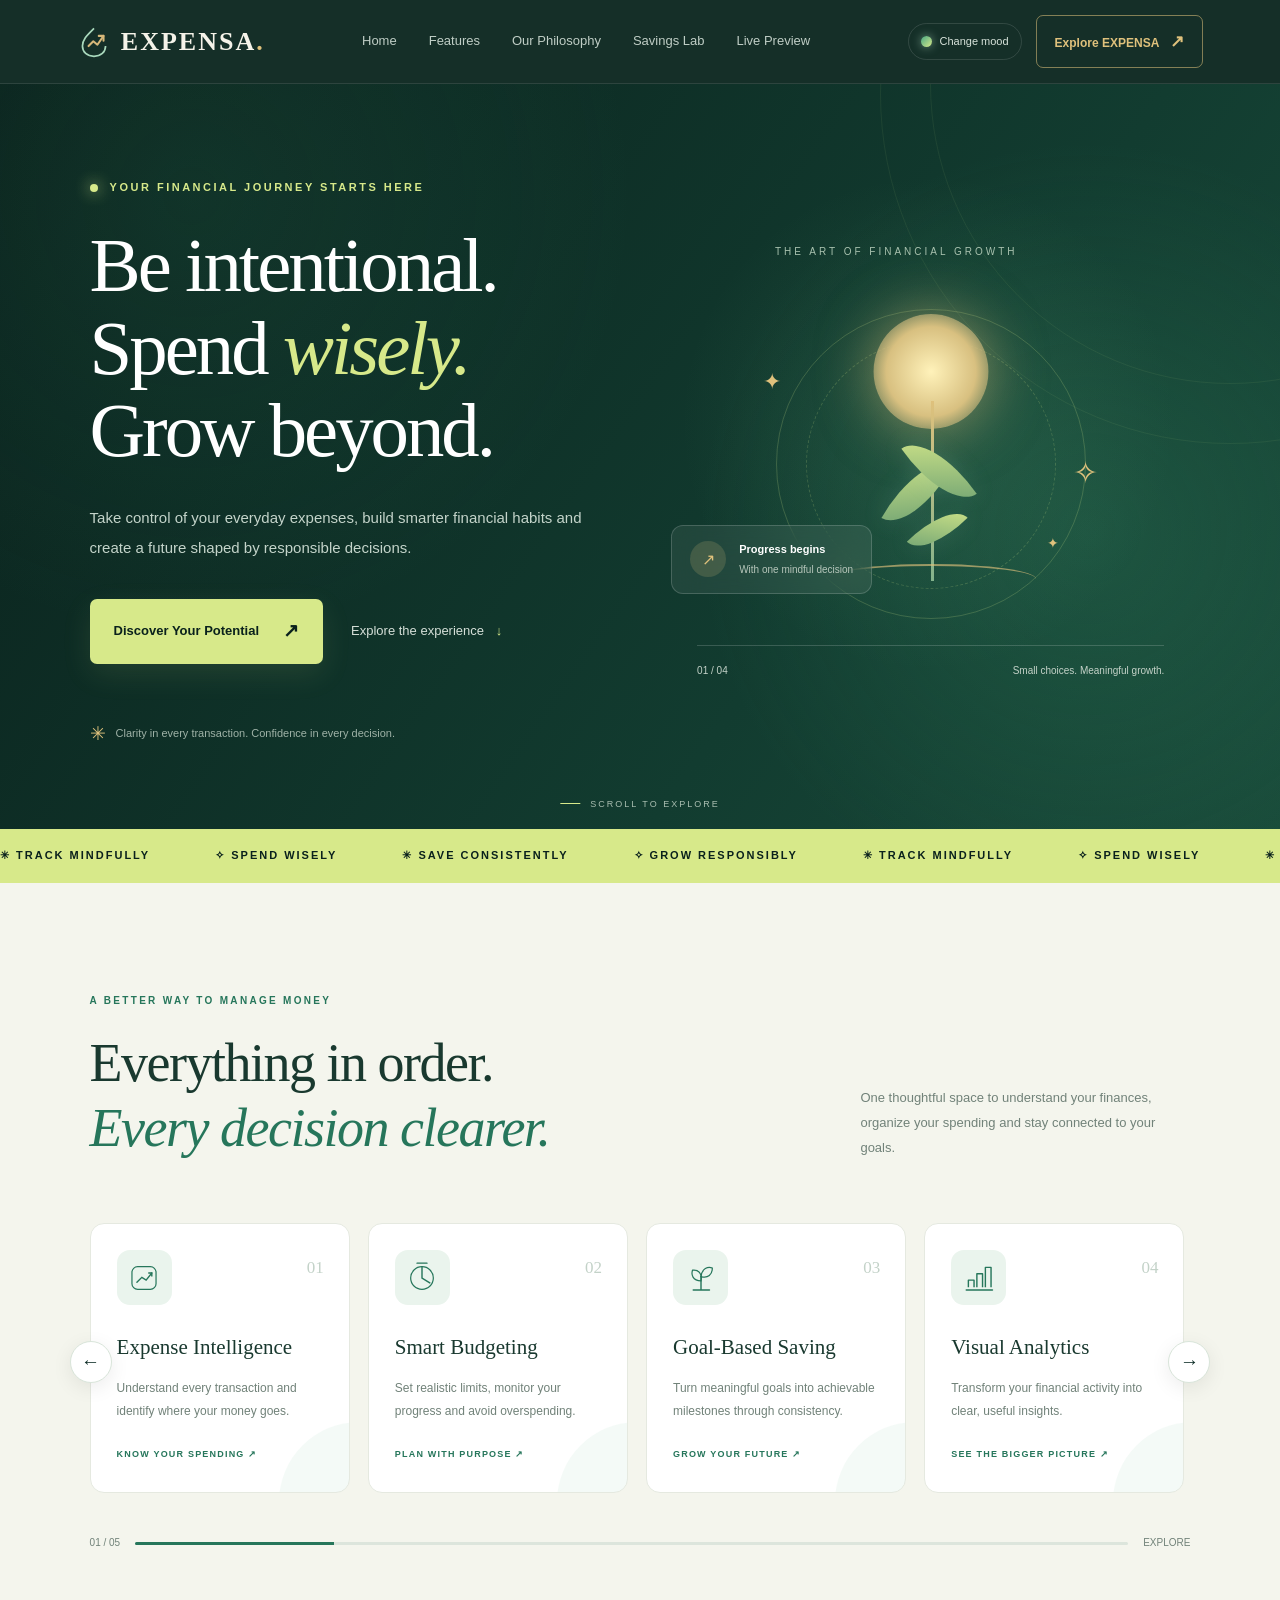
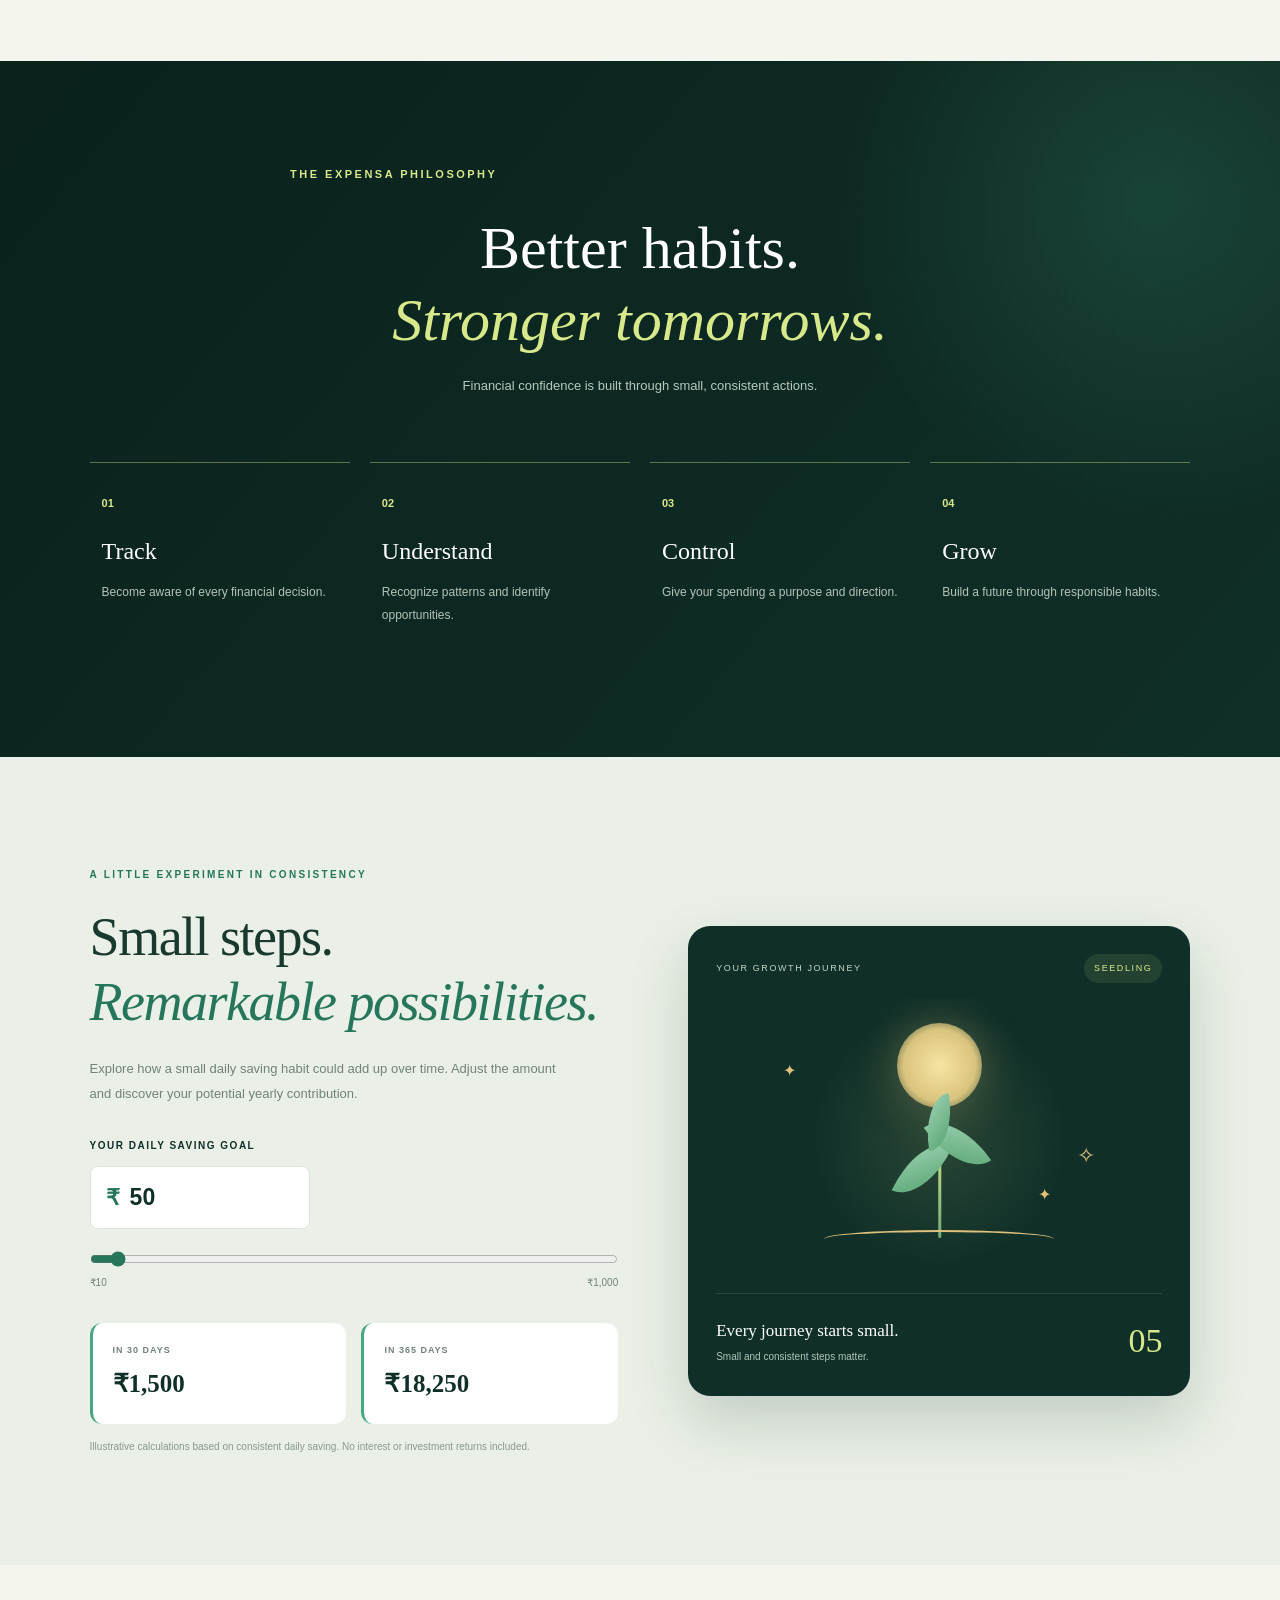
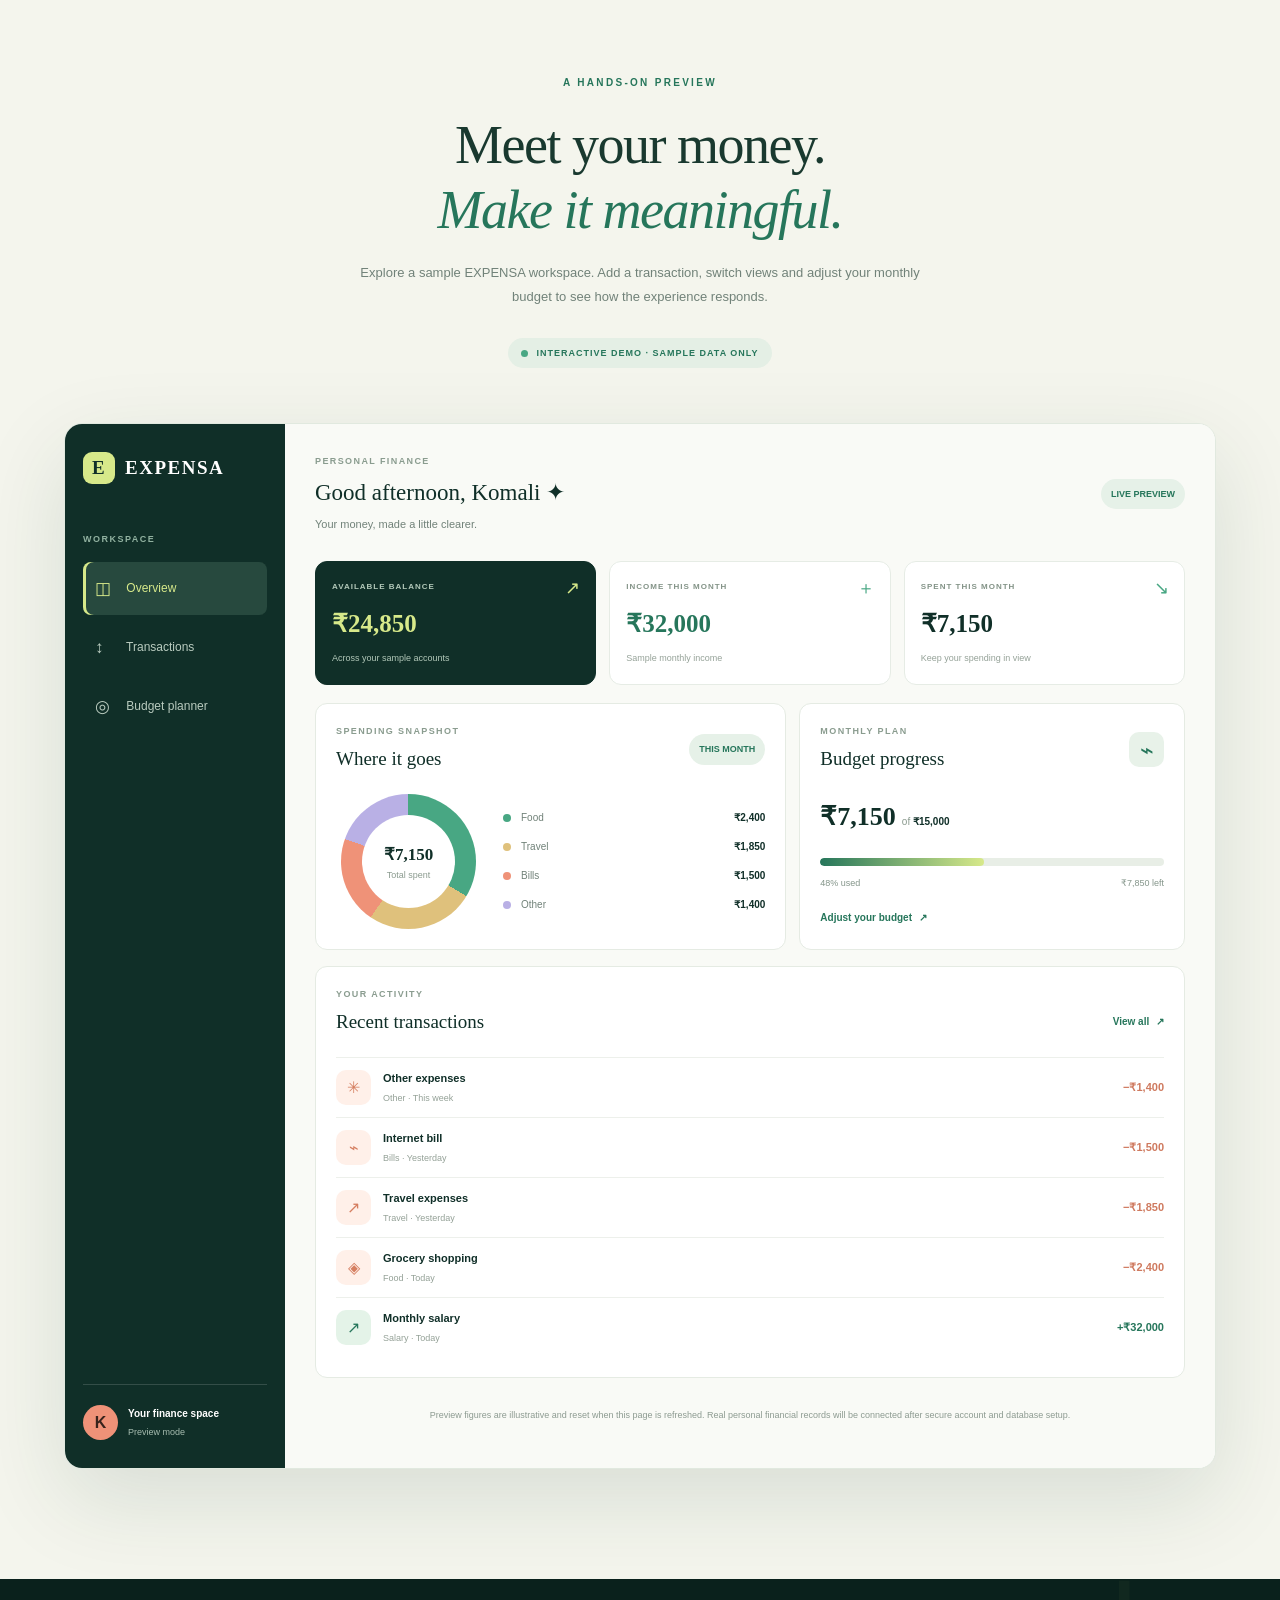
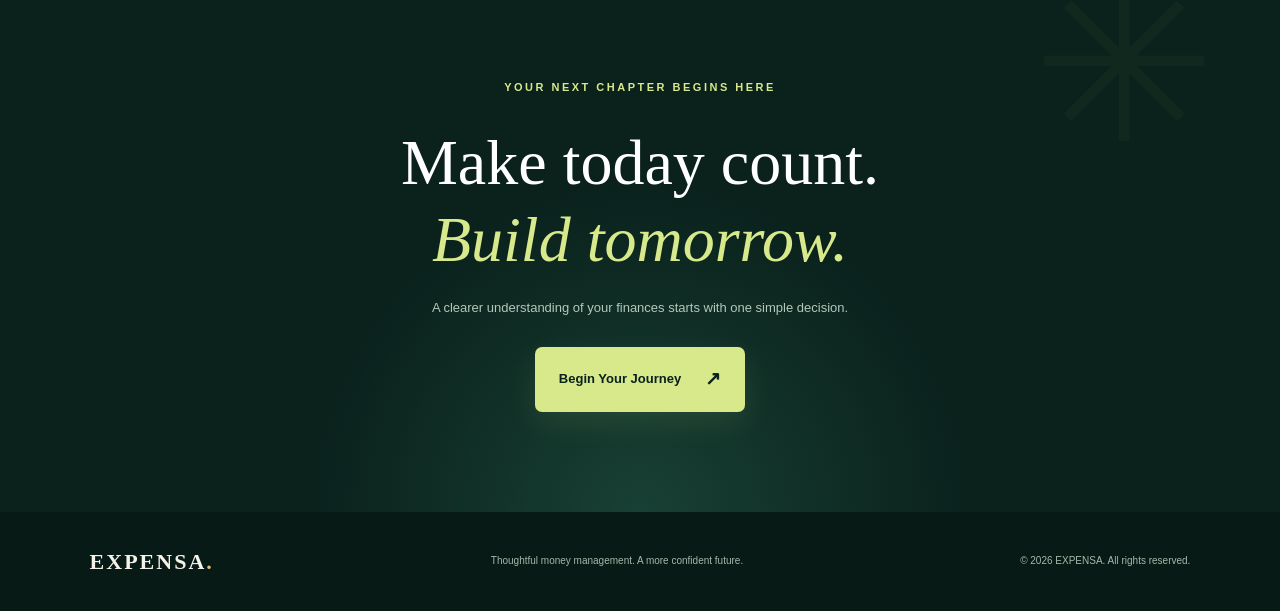
==== index.html @ a0aa1912 "Initial EXPENSA project" ====
<!DOCTYPE html>
<html lang="en">
<head>
    <meta charset="UTF-8">
    <meta name="viewport" content="width=device-width, initial-scale=1.0">
    <meta name="description" content="EXPENSA helps you track expenses, manage budgets and build responsible saving habits.">

    <title>EXPENSA | Make Every Decision Count</title>

    <link rel="stylesheet" href="css/style.css">
</head>

<body>

    <!-- NAVIGATION -->
    <header class="navbar">
        <a href="#home" class="brand">
            <svg class="brand-icon" viewBox="0 0 50 50" fill="none"
                 xmlns="http://www.w3.org/2000/svg">
                <path d="M25 5C15 15 8 21 8 31C8 40 15 46 25 46C35 46 42 40 42 31"
                      stroke="currentColor" stroke-width="2.5"/>
                <path d="M17 31L24 24L30 29L39 16"
                      stroke="#D6B779" stroke-width="3"
                      stroke-linecap="round" stroke-linejoin="round"/>
                <path d="M32 16H39V23"
                      stroke="#D6B779" stroke-width="3"
                      stroke-linecap="round" stroke-linejoin="round"/>
            </svg>
            <span>EXPENSA<span class="brand-dot">.</span></span>
        </a>

        <button class="menu-toggle" id="menuToggle"
                aria-label="Toggle navigation" aria-expanded="false">
            <span></span>
            <span></span>
            <span></span>
        </button>

        <nav class="nav-links" id="navLinks">
            <a href="#home">Home</a>
            <a href="#features">Features</a>
            <a href="#journey">Our Philosophy</a>
            <a href="#savings">Savings Lab</a>
            <a href="#preview">Live Preview</a>
        </nav>

        <div class="nav-actions">
            <button class="palette-toggle" id="paletteToggle"
                    type="button" aria-label="Switch color palette">
                <span class="palette-swatch"></span>
                <span>Change mood</span>
            </button>

            <a href="#preview" class="nav-cta">
                Explore EXPENSA <span>↗</span>
            </a>
        </div>
    </header>

    <main>

        <!-- HERO SECTION -->
        <section class="hero" id="home">

            <div class="hero-glow"></div>
            <div class="hero-orbit orbit-one"></div>
            <div class="hero-orbit orbit-two"></div>

            <div class="hero-content reveal">

                <div class="eyebrow">
                    <span class="status-dot"></span>
                    YOUR FINANCIAL JOURNEY STARTS HERE
                </div>

                <h1>
                    Be intentional.<br>
                    Spend <em>wisely.</em><br>
                    Grow beyond.
                </h1>

                <p class="hero-description">
                    Take control of your everyday expenses,
                    build smarter financial habits and create
                    a future shaped by responsible decisions.
                </p>

                <div class="hero-actions">
                    <a href="#savings" class="primary-btn">
                        Discover Your Potential <span>↗</span>
                    </a>

                    <a href="#features" class="text-link">
                        Explore the experience <span>↓</span>
                    </a>
                </div>

                <div class="hero-trust">
                    <span class="trust-symbol">✳</span>
                    Clarity in every transaction.
                    Confidence in every decision.
                </div>
            </div>

            <!-- FINANCIAL GROWTH ART -->
            <div class="hero-art reveal">

                <div class="art-label">
                    THE ART OF FINANCIAL GROWTH
                </div>

                <div class="growth-art">
                    <div class="art-circle circle-large"></div>
                    <div class="art-circle circle-small"></div>
                    <div class="art-sun"></div>
                    <div class="growth-stem"></div>

                    <div class="leaf leaf-one"></div>
                    <div class="leaf leaf-two"></div>
                    <div class="leaf leaf-three"></div>

                    <div class="growth-ground"></div>

                    <div class="art-star star-one">✦</div>
                    <div class="art-star star-two">✧</div>
                    <div class="art-star star-three">✦</div>
                </div>

                <div class="art-caption">
                    <span>01 / 04</span>
                    <span>Small choices. Meaningful growth.</span>
                </div>

                <div class="floating-note">
                    <span class="note-icon">↗</span>
                    <div>
                        <strong>Progress begins</strong>
                        <small>With one mindful decision</small>
                    </div>
                </div>
            </div>

            <a href="#features" class="scroll-indicator">
                <span></span>
                SCROLL TO EXPLORE
            </a>
        </section>

        <!-- MOVING BRAND STRIP -->
        <div class="marquee" aria-label="EXPENSA values">
            <div class="marquee-track">
                <div class="marquee-group">
                    <span>✳ TRACK MINDFULLY</span>
                    <span>✧ SPEND WISELY</span>
                    <span>✳ SAVE CONSISTENTLY</span>
                    <span>✧ GROW RESPONSIBLY</span>
                </div>

                <div class="marquee-group" aria-hidden="true">
                    <span>✳ TRACK MINDFULLY</span>
                    <span>✧ SPEND WISELY</span>
                    <span>✳ SAVE CONSISTENTLY</span>
                    <span>✧ GROW RESPONSIBLY</span>
                </div>
            </div>
        </div>

        <!-- FEATURES -->
        <section class="features-section" id="features">

            <div class="section-top reveal">
                <div>
                    <p class="eyebrow-dark">
                        A BETTER WAY TO MANAGE MONEY
                    </p>
                    <h2>
                        Everything in order.<br>
                        <em>Every decision clearer.</em>
                    </h2>
                </div>

                <p class="section-description">
                    One thoughtful space to understand your finances,
                    organize your spending and stay connected to your goals.
                </p>
            </div>

            <div class="feature-slider">

                <button class="slider-arrow prev-arrow"
                        id="prevFeature" aria-label="Previous features">
                    ←
                </button>

                <div class="feature-track" id="featureTrack">

                    <article class="feature-card">
                        <div class="feature-icon">
                            <svg viewBox="0 0 48 48" fill="none">
                                <rect x="7" y="8" width="34" height="32" rx="8"
                                      stroke="currentColor" stroke-width="1.7"/>
                                <path d="M14 30L21 23L27 27L35 17"
                                      stroke="currentColor" stroke-width="2"
                                      stroke-linecap="round"/>
                                <path d="M30 17H35V22"
                                      stroke="currentColor" stroke-width="2"/>
                            </svg>
                        </div>
                        <span class="feature-number">01</span>
                        <h3>Expense Intelligence</h3>
                        <p>Understand every transaction and identify where your money goes.</p>
                        <span class="feature-bottom">KNOW YOUR SPENDING ↗</span>
                    </article>

                    <article class="feature-card">
                        <div class="feature-icon">
                            <svg viewBox="0 0 48 48" fill="none">
                                <circle cx="24" cy="24" r="16"
                                        stroke="currentColor" stroke-width="1.7"/>
                                <path d="M24 8V24L35 31"
                                      stroke="currentColor" stroke-width="2"
                                      stroke-linecap="round"/>
                                <path d="M17 3H31"
                                      stroke="currentColor" stroke-width="2"
                                      stroke-linecap="round"/>
                            </svg>
                        </div>
                        <span class="feature-number">02</span>
                        <h3>Smart Budgeting</h3>
                        <p>Set realistic limits, monitor your progress and avoid overspending.</p>
                        <span class="feature-bottom">PLAN WITH PURPOSE ↗</span>
                    </article>

                    <article class="feature-card">
                        <div class="feature-icon">
                            <svg viewBox="0 0 48 48" fill="none">
                                <path d="M24 41V21"
                                      stroke="currentColor" stroke-width="2"/>
                                <path d="M24 28C12 28 10 19 12 13C20 12 26 17 24 28Z"
                                      stroke="currentColor" stroke-width="1.7"/>
                                <path d="M24 22C25 11 34 7 40 10C40 19 34 25 24 22Z"
                                      stroke="currentColor" stroke-width="1.7"/>
                                <path d="M13 41H36"
                                      stroke="currentColor" stroke-width="2"
                                      stroke-linecap="round"/>
                            </svg>
                        </div>
                        <span class="feature-number">03</span>
                        <h3>Goal-Based Saving</h3>
                        <p>Turn meaningful goals into achievable milestones through consistency.</p>
                        <span class="feature-bottom">GROW YOUR FUTURE ↗</span>
                    </article>

                    <article class="feature-card">
                        <div class="feature-icon">
                            <svg viewBox="0 0 48 48" fill="none">
                                <path d="M9 37V27H17V37M21 37V18H29V37M33 37V9H41V37"
                                      stroke="currentColor" stroke-width="2"
                                      stroke-linejoin="round"/>
                                <path d="M6 41H43"
                                      stroke="currentColor" stroke-width="2"
                                      stroke-linecap="round"/>
                            </svg>
                        </div>
                        <span class="feature-number">04</span>
                        <h3>Visual Analytics</h3>
                        <p>Transform your financial activity into clear, useful insights.</p>
                        <span class="feature-bottom">SEE THE BIGGER PICTURE ↗</span>
                    </article>

                    <article class="feature-card">
                        <div class="feature-icon">
                            <svg viewBox="0 0 48 48" fill="none">
                                <rect x="10" y="9" width="28" height="31" rx="5"
                                      stroke="currentColor" stroke-width="1.7"/>
                                <path d="M17 5V13M31 5V13M10 19H38"
                                      stroke="currentColor" stroke-width="1.7"
                                      stroke-linecap="round"/>
                                <path d="M17 27H22M27 27H32M17 33H22"
                                      stroke="currentColor" stroke-width="1.7"
                                      stroke-linecap="round"/>
                            </svg>
                        </div>
                        <span class="feature-number">05</span>
                        <h3>Payment Reminders</h3>
                        <p>Keep track of recurring bills and upcoming financial commitments.</p>
                        <span class="feature-bottom">STAY PREPARED ↗</span>
                    </article>

                </div>

                <button class="slider-arrow next-arrow"
                        id="nextFeature" aria-label="Next features">
                    →
                </button>
            </div>

            <div class="slider-progress">
                <span id="sliderStatus">01 / 05</span>
                <div class="slider-line">
                    <div id="sliderProgress"></div>
                </div>
                <span>EXPLORE</span>
            </div>
        </section>

        <!-- FINANCIAL PHILOSOPHY -->
        <section class="journey-section" id="journey">

            <div class="journey-heading reveal">
                <p class="eyebrow">THE EXPENSA PHILOSOPHY</p>
                <h2>
                    Better habits.<br>
                    <em>Stronger tomorrows.</em>
                </h2>
                <p>
                    Financial confidence is built through small,
                    consistent actions.
                </p>
            </div>

            <div class="journey-steps">
                <div class="journey-step reveal">
                    <span>01</span>
                    <h3>Track</h3>
                    <p>Become aware of every financial decision.</p>
                </div>

                <div class="journey-step reveal">
                    <span>02</span>
                    <h3>Understand</h3>
                    <p>Recognize patterns and identify opportunities.</p>
                </div>

                <div class="journey-step reveal">
                    <span>03</span>
                    <h3>Control</h3>
                    <p>Give your spending a purpose and direction.</p>
                </div>

                <div class="journey-step reveal">
                    <span>04</span>
                    <h3>Grow</h3>
                    <p>Build a future through responsible habits.</p>
                </div>
            </div>
        </section>

        <!-- INTERACTIVE SAVINGS LAB -->
        <section class="savings-section" id="savings">

            <div class="savings-content reveal">

                <p class="eyebrow-dark">
                    A LITTLE EXPERIMENT IN CONSISTENCY
                </p>

                <h2>
                    Small steps.<br>
                    <em>Remarkable possibilities.</em>
                </h2>

                <p>
                    Explore how a small daily saving habit could
                    add up over time. Adjust the amount and discover
                    your potential yearly contribution.
                </p>

                <label for="dailySaving">YOUR DAILY SAVING GOAL</label>

                <div class="saving-input-row">
                    <span>₹</span>
                    <input type="number" id="dailySaving"
                           min="0" max="100000" step="10"
                           value="50" inputmode="decimal">
                </div>

                <input type="range" id="savingSlider"
                       min="10" max="1000" step="10" value="50">

                <div class="slider-labels">
                    <span>₹10</span>
                    <span>₹1,000</span>
                </div>

                <div class="saving-results">
                    <div>
                        <span>IN 30 DAYS</span>
                        <strong id="monthlySaving">₹1,500</strong>
                    </div>

                    <div>
                        <span>IN 365 DAYS</span>
                        <strong id="yearlySaving">₹18,250</strong>
                    </div>
                </div>

                <small class="disclaimer">
                    Illustrative calculations based on consistent daily saving.
                    No interest or investment returns included.
                </small>
            </div>

            <!-- GROWING PLANT -->
            <div class="plant-panel reveal">

                <div class="plant-top">
                    <span>YOUR GROWTH JOURNEY</span>
                    <span class="plant-status" id="plantStatus">
                        SEEDLING
                    </span>
                </div>

                <div class="plant-scene" id="plantScene">

                    <div class="plant-glow"></div>
                    <div class="plant-sun"></div>

                    <div class="plant-illustration" id="plantIllustration">
                        <div class="plant-stem"></div>
                        <div class="plant-leaf plant-leaf-left"></div>
                        <div class="plant-leaf plant-leaf-right"></div>
                        <div class="plant-leaf plant-leaf-top"></div>
                    </div>

                    <div class="plant-soil"></div>

                    <span class="plant-spark spark-a">✦</span>
                    <span class="plant-spark spark-b">✧</span>
                    <span class="plant-spark spark-c">✦</span>
                </div>

                <div class="plant-bottom">
                    <div>
                        <strong id="plantTitle">
                            Every journey starts small.
                        </strong>
                        <p id="plantMessage">
                            Consistency is your greatest strength.
                        </p>
                    </div>
                    <span class="plant-percent" id="plantPercent">01</span>
                </div>
            </div>
        </section>

        <!-- INTERACTIVE FINANCE STUDIO -->
        <section class="finance-studio" id="preview">

            <div class="studio-heading reveal">
                <p class="eyebrow-dark">A HANDS-ON PREVIEW</p>

                <h2>
                    Meet your money.<br>
                    <em>Make it meaningful.</em>
                </h2>

                <p>
                    Explore a sample EXPENSA workspace. Add a transaction,
                    switch views and adjust your monthly budget to see
                    how the experience responds.
                </p>

                <span class="demo-note">
                    <span></span>
                    INTERACTIVE DEMO · SAMPLE DATA ONLY
                </span>
            </div>

            <div class="studio-shell reveal">

                <!-- SIDEBAR -->
                <aside class="studio-sidebar">

                    <a class="studio-brand" href="#home">
                        <span class="studio-mark">E</span>
                        EXPENSA
                    </a>

                    <p class="studio-side-label">WORKSPACE</p>

                    <button class="studio-nav active" data-view="overview">
                        <span>◫</span> Overview
                    </button>

                    <button class="studio-nav" data-view="transactions">
                        <span>↕</span> Transactions
                    </button>

                    <button class="studio-nav" data-view="budget">
                        <span>◎</span> Budget planner
                    </button>

                    <div class="studio-side-bottom">
                        <span class="side-avatar">K</span>
                        <div>
                            <strong>Your finance space</strong>
                            <small>Preview mode</small>
                        </div>
                    </div>
                </aside>

                <!-- MAIN DASHBOARD -->
                <div class="studio-main">

                    <div class="studio-topbar">
                        <div>
                            <span class="studio-kicker">PERSONAL FINANCE</span>
                            <h3 id="studioTitle">
                                Good afternoon, Komali <span>✦</span>
                            </h3>
                            <p>Your money, made a little clearer.</p>
                        </div>

                        <span class="preview-pill">LIVE PREVIEW</span>
                    </div>

                    <!-- OVERVIEW -->
                    <div class="studio-view active" id="view-overview">

                        <div class="studio-metrics">

                            <article class="metric-card metric-dark">
                                <span>AVAILABLE BALANCE</span>
                                <strong id="demoBalance">₹24,850</strong>
                                <small>Across your sample accounts</small>
                                <i>↗</i>
                            </article>

                            <article class="metric-card">
                                <span>INCOME THIS MONTH</span>
                                <strong class="positive" id="demoIncome">
                                    ₹32,000
                                </strong>
                                <small>Sample monthly income</small>
                                <i>＋</i>
                            </article>

                            <article class="metric-card">
                                <span>SPENT THIS MONTH</span>
                                <strong id="demoExpense">₹7,150</strong>
                                <small>Keep your spending in view</small>
                                <i>↘</i>
                            </article>

                        </div>

                        <div class="studio-grid">

                            <article class="studio-panel spending-panel">

                                <div class="panel-heading">
                                    <div>
                                        <span class="panel-eyebrow">
                                            SPENDING SNAPSHOT
                                        </span>
                                        <h4>Where it goes</h4>
                                    </div>
                                    <span class="panel-period">THIS MONTH</span>
                                </div>

                                <div class="spend-content">

                                    <div class="donut-wrap">
                                        <div class="demo-donut" id="demoDonut">
                                            <div>
                                                <strong id="donutTotal">₹7,150</strong>
                                                <small>Total spent</small>
                                            </div>
                                        </div>
                                    </div>

                                    <div class="category-legend" id="categoryLegend">
                                        <div>
                                            <span class="legend-dot food"></span>
                                            <span>Food</span>
                                            <strong>₹2,400</strong>
                                        </div>
                                        <div>
                                            <span class="legend-dot travel"></span>
                                            <span>Travel</span>
                                            <strong>₹1,850</strong>
                                        </div>
                                        <div>
                                            <span class="legend-dot bills"></span>
                                            <span>Bills</span>
                                            <strong>₹1,500</strong>
                                        </div>
                                        <div>
                                            <span class="legend-dot other"></span>
                                            <span>Others</span>
                                            <strong>₹1,400</strong>
                                        </div>
                                    </div>
                                </div>
                            </article>

                            <article class="studio-panel budget-panel">

                                <div class="panel-heading">
                                    <div>
                                        <span class="panel-eyebrow">
                                            MONTHLY PLAN
                                        </span>
                                        <h4>Budget progress</h4>
                                    </div>
                                    <span class="budget-icon">⌁</span>
                                </div>

                                <div class="budget-amount-row">
                                    <strong id="budgetSpent">₹7,150</strong>
                                    <span>
                                        of <b id="budgetLimitLabel">₹15,000</b>
                                    </span>
                                </div>

                                <div class="budget-track">
                                    <span id="budgetFill"></span>
                                </div>

                                <div class="budget-foot">
                                    <span id="budgetPercent">48% used</span>
                                    <span id="budgetRemaining">₹7,850 left</span>
                                </div>

                                <button class="text-action" data-jump="budget">
                                    Adjust your budget <span>↗</span>
                                </button>
                            </article>
                        </div>

                        <article class="studio-panel recent-panel">

                            <div class="panel-heading">
                                <div>
                                    <span class="panel-eyebrow">
                                        YOUR ACTIVITY
                                    </span>
                                    <h4>Recent transactions</h4>
                                </div>

                                <button class="text-action" data-jump="transactions">
                                    View all <span>↗</span>
                                </button>
                            </div>

                            <div class="demo-transaction-list" id="demoRecent"></div>
                        </article>
                    </div>

                    <!-- TRANSACTIONS -->
                    <div class="studio-view" id="view-transactions">

                        <div class="view-intro">
                            <div>
                                <span class="panel-eyebrow">
                                    KEEP EVERY DETAIL IN ORDER
                                </span>
                                <h4>Transaction journal</h4>
                                <p>
                                    Add a sample income or expense and watch
                                    your overview update.
                                </p>
                            </div>
                        </div>

                        <form class="demo-form" id="demoTransactionForm">

                            <label>
                                Transaction type
                                <select id="demoType">
                                    <option value="expense">Expense</option>
                                    <option value="income">Income</option>
                                </select>
                            </label>

                            <label>
                                Description
                                <input id="demoDescription" type="text"
                                       maxlength="35"
                                       placeholder="e.g. College lunch" required>
                            </label>

                            <label>
                                Category
                                <select id="demoCategory">
                                    <option>Food</option>
                                    <option>Travel</option>
                                    <option>Bills</option>
                                    <option>Shopping</option>
                                    <option>Education</option>
                                    <option>Salary</option>
                                    <option>Other</option>
                                </select>
                            </label>

                            <label>
                                Amount (₹)
                                <input id="demoAmount" type="number"
                                       min="1" max="1000000" step="1"
                                       placeholder="250" required>
                            </label>

                            <button class="studio-submit" type="submit">
                                ＋ Add transaction
                            </button>
                        </form>

                        <div class="demo-form-feedback" id="demoFeedback"
                             role="status" aria-live="polite">
                            This is a local preview. Your entries are not
                            sent to a bank or database.
                        </div>

                        <article class="studio-panel journal-panel">

                            <div class="panel-heading">
                                <div>
                                    <span class="panel-eyebrow">
                                        SAMPLE ACTIVITY
                                    </span>
                                    <h4>All transactions</h4>
                                </div>

                                <span class="panel-period" id="transactionCount">
                                    5 ENTRIES
                                </span>
                            </div>

                            <div class="demo-transaction-list"
                                 id="demoAllTransactions"></div>
                        </article>
                    </div>

                    <!-- BUDGET PLANNER -->
                    <div class="studio-view" id="view-budget">

                        <div class="view-intro">
                            <div>
                                <span class="panel-eyebrow">
                                    PLAN WITH PURPOSE
                                </span>
                                <h4>Your monthly budget</h4>
                                <p>
                                    Move the slider to set a spending limit
                                    for this sample month.
                                </p>
                            </div>
                        </div>

                        <article class="studio-panel budget-lab">

                            <div class="budget-lab-top">
                                <div>
                                    <span class="panel-eyebrow">
                                        MONTHLY SPENDING LIMIT
                                    </span>
                                    <strong id="budgetLabValue">₹15,000</strong>
                                </div>

                                <span class="budget-icon large">◎</span>
                            </div>

                            <input type="range" id="budgetRange"
                                   min="5000" max="50000"
                                   step="500" value="15000">

                            <div class="range-captions">
                                <span>₹5,000</span>
                                <span>₹50,000</span>
                            </div>

                            <div class="budget-lab-summary">
                                <div>
                                    <small>Spent so far</small>
                                    <strong id="budgetLabSpent">₹7,150</strong>
                                </div>

                                <div>
                                    <small>Remaining</small>
                                    <strong id="budgetLabRemaining">₹7,850</strong>
                                </div>

                                <div>
                                    <small>Budget used</small>
                                    <strong id="budgetLabPercent">48%</strong>
                                </div>
                            </div>

                            <div class="budget-track wide">
                                <span id="budgetLabFill"></span>
                            </div>

                            <p class="budget-guidance" id="budgetGuidance">
                                You are within your sample budget.
                                Keep your spending intentional.
                            </p>
                        </article>
                    </div>

                    <div class="studio-disclaimer">
                        Preview figures are illustrative and reset when
                        this page is refreshed. Real personal financial
                        records will be connected after secure account
                        and database setup.
                    </div>

                </div>
            </div>
        </section>

        <!-- FINAL CALL TO ACTION -->
        <section class="final-cta">

            <div class="cta-decoration">✳</div>

            <p class="eyebrow">YOUR NEXT CHAPTER BEGINS HERE</p>

            <h2>
                Make today count.<br>
                <em>Build tomorrow.</em>
            </h2>

            <p>
                A clearer understanding of your finances
                starts with one simple decision.
            </p>

            <a href="#home" class="primary-btn">
                Begin Your Journey <span>↗</span>
            </a>
        </section>

    </main>

    <!-- FOOTER -->
    <footer class="footer">

        <a href="#home" class="brand footer-brand">
            <span>EXPENSA<span class="brand-dot">.</span></span>
        </a>

        <p>Thoughtful money management. A more confident future.</p>

        <span>© 2026 EXPENSA. All rights reserved.</span>
    </footer>

    <div class="expensa-toast" id="expensaToast"
         role="status" aria-live="polite"></div>

    <script src="js/app.js"></script>

</body>
</html>
---- css/style.css ----
/* =========================================================
   EXPENSA — FOREST & JADE FINTECH DESIGN
   Main stylesheet
========================================================= */

/* 1. COLOR SYSTEM */

:root {
    --forest: #102f28;
    --forest-dark: #0a211c;
    --forest-light: #19483b;

    --emerald: #26765b;
    --jade: #48a783;
    --mint: #a9d9bd;
    --lime: #d7e98a;

    --gold: #dfc17c;
    --coral: #ef9278;
    --lavender: #b9b0e5;

    --ivory: #f4f5ed;
    --white: #ffffff;
    --muted: #a5b7ad;

    --text-dark: #19392f;
    --text-muted: #718279;

    --border: rgba(255, 255, 255, 0.12);
    --shadow: 0 20px 60px rgba(9, 34, 26, 0.12);

    --radius: 22px;
    --transition: 0.35s ease;
}

* {
    margin: 0;
    padding: 0;
    box-sizing: border-box;
}

html {
    scroll-behavior: smooth;
    scroll-padding-top: 90px;
}

body {
    font-family: "Segoe UI", Arial, sans-serif;
    background: var(--ivory);
    color: var(--text-dark);
    overflow-x: hidden;
    line-height: 1.6;
}

button,
input,
select {
    font: inherit;
}

button,
a {
    -webkit-tap-highlight-color: transparent;
}

a {
    text-decoration: none;
    color: inherit;
}

button {
    cursor: pointer;
}

::selection {
    background: var(--mint);
    color: var(--forest);
}


/* 2. ALTERNATIVE COLOR MOOD */

body.alternate-theme {
    --forest: #192442;
    --forest-dark: #10182e;
    --forest-light: #26385e;

    --emerald: #637bd6;
    --jade: #8399ed;
    --mint: #c2d1ff;
    --lime: #e8d78b;

    --gold: #e7c477;
    --coral: #ef9a94;
    --lavender: #c0b0ef;
}


/* 3. NAVIGATION */

.navbar {
    width: 100%;
    height: 84px;
    padding: 0 6%;
    display: flex;
    justify-content: space-between;
    align-items: center;

    background: rgba(12, 39, 32, 0.96);
    color: var(--white);

    position: sticky;
    top: 0;
    z-index: 1000;

    border-bottom: 1px solid rgba(255,255,255,0.1);
    backdrop-filter: blur(18px);
}

.brand {
    display: flex;
    align-items: center;
    gap: 10px;

    font-family: Georgia, serif;
    font-size: 26px;
    font-weight: 700;
    letter-spacing: 2px;
    color: #f5f3e9;
}

.brand-icon {
    width: 34px;
    height: 34px;
    color: var(--mint);
}

.brand-dot {
    color: var(--gold);
}

.nav-links {
    display: flex;
    align-items: center;
    gap: 32px;
}

.nav-links a {
    position: relative;
    color: #c0cec6;
    font-size: 13px;
    transition: var(--transition);
}

.nav-links a::after {
    content: "";
    position: absolute;
    width: 0;
    height: 2px;
    left: 0;
    bottom: -9px;
    background: var(--lime);
    transition: var(--transition);
}

.nav-links a:hover,
.nav-links a:focus-visible {
    color: var(--lime);
}

.nav-links a:hover::after {
    width: 100%;
}

.nav-actions {
    display: flex;
    align-items: center;
    gap: 14px;
}

.nav-cta {
    padding: 12px 18px;
    border: 1px solid rgba(223,193,124,0.55);
    color: var(--gold);
    border-radius: 7px;
    font-size: 12px;
    font-weight: 600;
    transition: var(--transition);
}

.nav-cta span {
    margin-left: 8px;
    font-size: 17px;
}

.nav-cta:hover {
    background: var(--gold);
    color: var(--forest-dark);
    transform: translateY(-3px);
    box-shadow: 0 8px 24px rgba(223,193,124,0.2);
}

.palette-toggle {
    display: flex;
    align-items: center;
    gap: 8px;
    background: transparent;
    border: 1px solid var(--border);
    border-radius: 30px;
    padding: 9px 12px;
    color: #d9e4dc;
    font-size: 11px;
    transition: var(--transition);
}

.palette-toggle:hover {
    border-color: var(--lime);
    color: var(--lime);
}

.palette-swatch {
    width: 11px;
    height: 11px;
    border-radius: 50%;
    background: linear-gradient(135deg, var(--jade), var(--lime));
    box-shadow: 0 0 10px rgba(169,217,189,0.6);
}

.menu-toggle {
    display: none;
    border: 0;
    background: transparent;
    width: 34px;
}

.menu-toggle span {
    display: block;
    height: 2px;
    background: white;
    margin: 7px 0;
    border-radius: 3px;
}


/* 4. HERO SECTION */

.hero {
    min-height: 650px;
    padding: 95px 7% 80px;

    display: grid;
    grid-template-columns: 1fr 0.95fr;
    align-items: center;
    gap: 35px;

    position: relative;
    overflow: hidden;

    background:
        radial-gradient(circle at 85% 60%, rgba(49,127,93,0.3), transparent 33%),
        radial-gradient(circle at 15% 15%, rgba(49,127,93,0.15), transparent 35%),
        linear-gradient(125deg, #0a211c, #123c30 65%, #194b3a);

    color: white;
}

.hero-content {
    position: relative;
    z-index: 2;
}

.hero-glow {
    position: absolute;
    width: 500px;
    height: 500px;
    right: 8%;
    top: 12%;
    background: radial-gradient(circle, rgba(105,180,129,0.15), transparent 70%);
    pointer-events: none;
}

.eyebrow {
    display: flex;
    align-items: center;
    gap: 12px;
    color: var(--lime);
    font-size: 11px;
    letter-spacing: 2.5px;
    font-weight: 700;
    margin-bottom: 28px;
}

.status-dot {
    width: 8px;
    height: 8px;
    background: var(--lime);
    border-radius: 50%;
    box-shadow: 0 0 15px var(--lime);
    animation: pulse 2s infinite;
}

.hero h1 {
    font-family: Georgia, "Times New Roman", serif;
    font-size: clamp(48px, 6vw, 80px);
    line-height: 1.08;
    letter-spacing: -3px;
    font-weight: 400;
    margin-bottom: 30px;
}

.hero h1 em,
h2 em {
    color: var(--lime);
    font-weight: 400;
}

.hero-description {
    max-width: 500px;
    color: #c4d4ca;
    font-size: 15px;
    line-height: 2;
    margin-bottom: 36px;
}

.hero-actions {
    display: flex;
    align-items: center;
    flex-wrap: wrap;
    gap: 28px;
}

.primary-btn {
    display: inline-flex;
    align-items: center;
    justify-content: center;
    gap: 24px;

    padding: 17px 24px;
    background: var(--lime);
    color: var(--forest-dark);

    border-radius: 7px;
    font-size: 13px;
    font-weight: 700;

    transition: var(--transition);
    box-shadow: 0 10px 30px rgba(215,233,138,0.1);
}

.primary-btn span {
    font-size: 19px;
    transition: transform var(--transition);
}

.primary-btn:hover {
    background: var(--gold);
    transform: translateY(-5px);
    box-shadow: 0 14px 30px rgba(215,233,138,0.2);
}

.primary-btn:hover span {
    transform: translate(4px, -4px);
}

.text-link {
    font-size: 13px;
    color: #d5dfd8;
    transition: var(--transition);
}

.text-link span {
    margin-left: 8px;
    color: var(--lime);
}

.text-link:hover {
    color: var(--lime);
    transform: translateX(4px);
}

.hero-trust {
    margin-top: 55px;
    color: #9fb2a7;
    font-size: 11px;
    display: flex;
    align-items: center;
    gap: 10px;
}

.trust-symbol {
    color: var(--gold);
    font-size: 19px;
}

.hero-art {
    position: relative;
    min-height: 440px;
    display: flex;
    justify-content: center;
    align-items: center;
}

.art-label {
    position: absolute;
    top: 0;
    left: 20%;
    color: #a8c1ae;
    font-size: 10px;
    letter-spacing: 3px;
}

.growth-art {
    position: relative;
    width: min(390px, 100%);
    height: 390px;
    display: flex;
    align-items: center;
    justify-content: center;
}

.art-circle {
    position: absolute;
    border: 1px solid rgba(215,233,138,0.2);
    border-radius: 50%;
}

.circle-large {
    width: 310px;
    height: 310px;
    animation: slowRotate 24s linear infinite;
}

.circle-small {
    width: 250px;
    height: 250px;
    border-style: dashed;
    animation: slowRotate 32s linear infinite reverse;
}

.art-sun {
    position: absolute;
    width: 115px;
    height: 115px;
    top: 45px;
    left: 50%;
    transform: translateX(-50%);
    border-radius: 50%;
    background: radial-gradient(circle, #fff2ba, #d8c080 55%, rgba(216,192,128,0.05));
    box-shadow: 0 0 55px rgba(223,193,124,0.55);
    animation: sunPulse 4s ease-in-out infinite;
}

.growth-stem {
    position: absolute;
    height: 180px;
    width: 3px;
    background: linear-gradient(to bottom, var(--gold), #83b38c);
    bottom: 78px;
    left: 50%;
    transform-origin: bottom;
    animation: growStem 2s ease-out both;
}

.leaf {
    position: absolute;
    width: 36px;
    height: 80px;
    background: linear-gradient(145deg, #d7e98a, #679d71);
    border-radius: 100% 0 100% 0;
    transform-origin: bottom;
    box-shadow: 0 0 25px rgba(169,217,189,0.15);
}

.leaf-one {
    left: calc(50% - 52px);
    top: 178px;
    transform: rotate(30deg);
}

.leaf-two {
    left: calc(50% + 13px);
    top: 155px;
    transform: rotate(-35deg) scaleX(-1);
}

.leaf-three {
    left: calc(50% - 28px);
    top: 222px;
    transform: rotate(45deg);
    width: 26px;
    height: 60px;
}

.growth-ground {
    position: absolute;
    width: 210px;
    height: 30px;
    bottom: 65px;
    border-top: 2px solid rgba(223,193,124,0.65);
    border-radius: 50%;
}

.art-star {
    position: absolute;
    color: var(--gold);
    font-size: 22px;
    animation: twinkle 3s ease-in-out infinite;
}

.star-one {
    top: 95px;
    left: 7%;
}

.star-two {
    right: 7%;
    top: 180px;
    font-size: 30px;
}

.star-three {
    bottom: 105px;
    right: 17%;
    font-size: 14px;
}

.hero-orbit {
    position: absolute;
    border: 1px solid rgba(215,233,138,0.07);
    border-radius: 50%;
    pointer-events: none;
}

.orbit-one {
    width: 600px;
    height: 600px;
    right: -250px;
    top: -300px;
}

.orbit-two {
    width: 700px;
    height: 700px;
    right: -300px;
    top: -340px;
}

.floating-note {
    position: absolute;
    bottom: 90px;
    left: 0;
    display: flex;
    align-items: center;
    gap: 13px;
    background: rgba(255,255,255,0.07);
    border: 1px solid rgba(255,255,255,0.17);
    border-radius: 12px;
    padding: 15px 18px;
    backdrop-filter: blur(15px);
    animation: float 4s ease-in-out infinite;
}

.note-icon {
    background: rgba(223,193,124,0.17);
    width: 36px;
    height: 36px;
    display: grid;
    place-items: center;
    border-radius: 50%;
    color: var(--gold);
}

.floating-note strong,
.floating-note small {
    display: block;
}

.floating-note strong {
    font-size: 11px;
}

.floating-note small {
    color: #b8c7bc;
    font-size: 10px;
    margin-top: 4px;
}

.art-caption {
    position: absolute;
    bottom: 5px;
    width: 90%;
    border-top: 1px solid rgba(255,255,255,0.17);
    padding-top: 17px;
    display: flex;
    justify-content: space-between;
    color: #c4d2c8;
    font-size: 10px;
}

.scroll-indicator {
    position: absolute;
    bottom: 18px;
    left: 50%;
    transform: translateX(-50%);
    color: #a9bdb0;
    font-size: 9px;
    letter-spacing: 2px;
    display: flex;
    align-items: center;
    gap: 10px;
}

.scroll-indicator span {
    width: 20px;
    height: 1px;
    background: var(--lime);
}


/* 5. MARQUEE */

.marquee {
    background: var(--lime);
    overflow: hidden;
    padding: 18px 0;
    color: var(--forest-dark);
}

.marquee-track {
    display: flex;
    width: max-content;
    animation: marqueeMove 28s linear infinite;
}

.marquee-group {
    display: flex;
    align-items: center;
    gap: 65px;
    padding-right: 65px;
}

.marquee-group span {
    font-size: 11px;
    letter-spacing: 2px;
    font-weight: 800;
    white-space: nowrap;
}

.marquee:hover .marquee-track {
    animation-play-state: paused;
}


/* 6. FEATURES SECTION */

.features-section {
    padding: 110px 7%;
    background: var(--ivory);
    overflow: hidden;
}

.section-top {
    display: flex;
    align-items: end;
    justify-content: space-between;
    gap: 40px;
    margin-bottom: 55px;
}

.eyebrow-dark {
    color: var(--emerald);
    font-size: 10px;
    letter-spacing: 2.3px;
    font-weight: 800;
    margin-bottom: 22px;
}

.section-top h2,
.savings-content h2,
.studio-heading h2 {
    font-family: Georgia, serif;
    font-size: clamp(35px, 4.5vw, 54px);
    line-height: 1.2;
    font-weight: 400;
    letter-spacing: -1.5px;
}

.section-top h2 em,
.savings-content h2 em,
.studio-heading h2 em {
    color: var(--emerald);
}

.section-description {
    max-width: 330px;
    color: var(--text-muted);
    font-size: 13px;
    line-height: 1.9;
}

.feature-slider {
    position: relative;
}

.feature-track {
    display: flex;
    gap: 18px;
    overflow-x: auto;
    scroll-behavior: smooth;
    scrollbar-width: none;
    padding: 8px 2px 22px;
    scroll-snap-type: x mandatory;
}

.feature-track::-webkit-scrollbar {
    display: none;
}

.feature-card {
    position: relative;
    flex: 0 0 calc(25% - 14px);
    min-width: 220px;
    min-height: 270px;

    background: #fff;
    border: 1px solid #e5e9e0;
    border-radius: 14px;
    padding: 26px;

    scroll-snap-align: start;
    overflow: hidden;

    transition: transform var(--transition),
                box-shadow var(--transition),
                border-color var(--transition);
}

.feature-card::after {
    content: "";
    position: absolute;
    width: 160px;
    height: 160px;
    border-radius: 50%;
    right: -90px;
    bottom: -90px;
    background: rgba(169,217,189,0.13);
    transition: var(--transition);
}

.feature-card:hover {
    transform: translateY(-10px);
    box-shadow: var(--shadow);
    border-color: var(--mint);
}

.feature-card:hover::after {
    transform: scale(1.8);
}

.feature-icon {
    width: 55px;
    height: 55px;
    display: grid;
    place-items: center;
    background: #eaf4ed;
    border-radius: 13px;
    color: var(--emerald);
    transition: var(--transition);
}

.feature-icon svg {
    width: 34px;
    height: 34px;
}

.feature-card:hover .feature-icon {
    background: var(--forest);
    color: var(--lime);
    transform: rotate(-5deg) scale(1.08);
}

.feature-number {
    position: absolute;
    right: 25px;
    top: 30px;
    color: #c3d2c8;
    font-family: Georgia, serif;
    font-size: 17px;
}

.feature-card h3 {
    font-family: Georgia, serif;
    font-size: 21px;
    font-weight: 500;
    margin-top: 26px;
    margin-bottom: 12px;
}

.feature-card p {
    font-size: 12px;
    line-height: 1.9;
    color: var(--text-muted);
}

.feature-bottom {
    display: block;
    margin-top: 24px;
    font-size: 9px;
    letter-spacing: 1.2px;
    font-weight: 800;
    color: var(--emerald);
}

.slider-arrow {
    position: absolute;
    top: 42%;
    z-index: 3;
    width: 42px;
    height: 42px;
    border-radius: 50%;
    border: 1px solid #d9e5da;
    background: white;
    color: var(--forest);
    font-size: 19px;
    box-shadow: 0 5px 20px rgba(0,0,0,0.08);
    transition: var(--transition);
}

.slider-arrow:hover {
    background: var(--forest);
    color: var(--lime);
    transform: scale(1.1);
}

.prev-arrow {
    left: -20px;
}

.next-arrow {
    right: -20px;
}

.slider-progress {
    display: flex;
    align-items: center;
    gap: 15px;
    margin-top: 20px;
    color: var(--text-muted);
    font-size: 10px;
}

.slider-line {
    flex: 1;
    height: 3px;
    background: #dce5dc;
    border-radius: 5px;
    overflow: hidden;
}

.slider-line div {
    width: 20%;
    height: 100%;
    background: var(--emerald);
    transition: width 0.3s ease;
}


/* 7. JOURNEY SECTION */

.journey-section {
    padding: 105px 7%;
    background:
        radial-gradient(circle at 90% 20%, rgba(72,167,131,0.2), transparent 25%),
        linear-gradient(130deg, var(--forest-dark), var(--forest));
    color: white;
}

.journey-heading {
    text-align: center;
    max-width: 700px;
    margin: 0 auto 65px;
}

.journey-heading h2 {
    font-family: Georgia, serif;
    font-size: clamp(40px, 5vw, 60px);
    font-weight: 400;
    line-height: 1.2;
    margin-bottom: 20px;
}

.journey-heading p:last-child {
    color: #b7c9bd;
    font-size: 13px;
}

.journey-steps {
    display: grid;
    grid-template-columns: repeat(4, 1fr);
    gap: 20px;
}

.journey-step {
    border-top: 1px solid rgba(215,233,138,0.4);
    padding: 26px 12px;
    transition: var(--transition);
}

.journey-step:hover {
    border-color: var(--lime);
    transform: translateY(-7px);
}

.journey-step span {
    color: var(--lime);
    font-size: 11px;
    font-weight: 700;
}

.journey-step h3 {
    font-family: Georgia, serif;
    font-size: 24px;
    font-weight: 400;
    margin: 18px 0 10px;
}

.journey-step p {
    font-size: 12px;
    color: #b3c4b9;
    line-height: 1.9;
}


/* 8. SAVINGS LAB */

.savings-section {
    padding: 110px 7%;
    display: grid;
    grid-template-columns: 1fr 0.95fr;
    gap: 70px;
    align-items: center;
    background: #eaf0e7;
}

.savings-content > p:not(.eyebrow-dark) {
    margin: 22px 0 32px;
    color: var(--text-muted);
    max-width: 470px;
    font-size: 13px;
    line-height: 1.9;
}

.savings-content label {
    display: block;
    color: var(--forest);
    font-size: 10px;
    font-weight: 800;
    letter-spacing: 1.5px;
    margin-bottom: 12px;
}

.saving-input-row {
    display: flex;
    align-items: center;
    gap: 10px;
    width: 220px;
    padding: 12px 15px;
    background: white;
    border: 1px solid #dce8dd;
    border-radius: 8px;
}

.saving-input-row span {
    color: var(--emerald);
    font-weight: 800;
    font-size: 22px;
}

.saving-input-row input {
    width: 100%;
    border: 0;
    outline: none;
    color: var(--forest);
    font-size: 23px;
    font-weight: 700;
    background: transparent;
}

input[type="range"] {
    width: 100%;
    accent-color: var(--emerald);
    cursor: pointer;
    margin: 22px 0 5px;
}

.slider-labels {
    display: flex;
    justify-content: space-between;
    color: var(--text-muted);
    font-size: 10px;
}

.saving-results {
    display: grid;
    grid-template-columns: 1fr 1fr;
    gap: 15px;
    margin-top: 32px;
}

.saving-results div {
    padding: 20px;
    background: white;
    border-radius: 12px;
    border-left: 3px solid var(--jade);
    transition: var(--transition);
}

.saving-results div:hover {
    transform: translateY(-5px);
    box-shadow: var(--shadow);
}

.saving-results span,
.saving-results strong {
    display: block;
}

.saving-results span {
    color: var(--text-muted);
    font-size: 9px;
    font-weight: 700;
    letter-spacing: 1px;
}

.saving-results strong {
    color: var(--forest);
    font-family: Georgia, serif;
    font-size: 25px;
    margin-top: 7px;
}

.disclaimer {
    display: block;
    margin-top: 15px;
    color: #89988e;
    font-size: 10px;
}

.plant-panel {
    background: var(--forest);
    color: white;
    border-radius: 22px;
    padding: 28px;
    position: relative;
    overflow: hidden;
    box-shadow: 0 25px 60px rgba(16,47,40,0.18);
}

.plant-top,
.plant-bottom {
    display: flex;
    justify-content: space-between;
    align-items: center;
    gap: 12px;
}

.plant-top {
    color: #c2d5c7;
    font-size: 9px;
    letter-spacing: 1.6px;
}

.plant-status {
    padding: 7px 10px;
    border-radius: 20px;
    color: var(--lime);
    background: rgba(215,233,138,0.1);
    font-size: 9px;
}

.plant-scene {
    height: 280px;
    position: relative;
    overflow: hidden;
    margin: 15px 0;
    display: flex;
    justify-content: center;
    align-items: center;
}

.plant-glow {
    position: absolute;
    width: 260px;
    height: 260px;
    border-radius: 50%;
    background: radial-gradient(circle, rgba(215,233,138,0.13), transparent 70%);
}

.plant-sun {
    position: absolute;
    top: 25px;
    width: 85px;
    height: 85px;
    border-radius: 50%;
    background: radial-gradient(circle, #f8e4a4, #d9c47e 60%, transparent);
    box-shadow: 0 0 45px rgba(223,193,124,0.3);
}

.plant-illustration {
    position: absolute;
    bottom: 40px;
    width: 140px;
    height: 170px;
    transform-origin: bottom;
    animation: plantSway 5s ease-in-out infinite;
}

.plant-stem {
    position: absolute;
    left: 69px;
    bottom: 0;
    height: 140px;
    width: 4px;
    background: linear-gradient(var(--lime), #70a978);
    border-radius: 10px;
}

.plant-leaf {
    position: absolute;
    background: linear-gradient(135deg, var(--mint), #4c9d69);
    border-radius: 100% 0 100% 0;
}

.plant-leaf-left {
    width: 48px;
    height: 85px;
    left: 24px;
    bottom: 48px;
    transform: rotate(25deg);
}

.plant-leaf-right {
    width: 48px;
    height: 85px;
    left: 70px;
    bottom: 80px;
    transform: rotate(-35deg) scaleX(-1);
}

.plant-leaf-top {
    width: 38px;
    height: 70px;
    left: 51px;
    bottom: 116px;
    transform: rotate(-10deg);
}

.plant-soil {
    position: absolute;
    bottom: 30px;
    width: 230px;
    height: 18px;
    border-top: 2px solid var(--gold);
    border-radius: 50%;
}

.plant-spark {
    position: absolute;
    color: var(--gold);
    animation: twinkle 3s infinite;
}

.spark-a {
    top: 60px;
    left: 15%;
}

.spark-b {
    top: 140px;
    right: 15%;
    font-size: 22px;
}

.spark-c {
    bottom: 70px;
    right: 25%;
}

.plant-bottom {
    padding-top: 20px;
    border-top: 1px solid rgba(255,255,255,0.12);
}

.plant-bottom strong {
    font-family: Georgia, serif;
    font-size: 17px;
    font-weight: 400;
}

.plant-bottom p {
    font-size: 10px;
    color: #b1c7b8;
    margin-top: 5px;
}

.plant-percent {
    font-family: Georgia, serif;
    font-size: 34px;
    color: var(--lime);
}


/* 9. FINANCE STUDIO */

.finance-studio {
    padding: 110px 5%;
    background: var(--ivory);
}

.studio-heading {
    max-width: 670px;
    text-align: center;
    margin: 0 auto 55px;
}

.studio-heading > p:not(.eyebrow-dark) {
    max-width: 560px;
    margin: 18px auto;
    color: var(--text-muted);
    font-size: 13px;
    line-height: 1.9;
}

.demo-note {
    display: inline-flex;
    align-items: center;
    gap: 8px;
    padding: 8px 13px;
    margin-top: 10px;
    border-radius: 30px;
    background: #e4efe5;
    color: var(--emerald);
    font-size: 9px;
    font-weight: 800;
    letter-spacing: 1px;
}

.demo-note span {
    width: 7px;
    height: 7px;
    border-radius: 50%;
    background: var(--jade);
    animation: pulse 2s infinite;
}

.studio-shell {
    max-width: 1180px;
    margin: 0 auto;
    min-height: 700px;
    display: grid;
    grid-template-columns: 220px 1fr;
    background: white;
    border-radius: 18px;
    overflow: hidden;
    box-shadow: 0 30px 90px rgba(17,57,42,0.12);
    border: 1px solid #e1e9df;
}

.studio-sidebar {
    padding: 28px 18px;
    background: var(--forest);
    color: white;
    display: flex;
    flex-direction: column;
}

.studio-brand {
    font-family: Georgia, serif;
    font-size: 19px;
    font-weight: 700;
    letter-spacing: 1.5px;
    display: flex;
    align-items: center;
    gap: 10px;
    margin-bottom: 48px;
}

.studio-mark {
    width: 32px;
    height: 32px;
    display: grid;
    place-items: center;
    border-radius: 9px;
    background: var(--lime);
    color: var(--forest);
}

.studio-side-label {
    color: #91b1a0;
    font-size: 9px;
    letter-spacing: 1.5px;
    font-weight: 800;
    margin-bottom: 15px;
}

.studio-nav {
    border: 0;
    background: transparent;
    width: 100%;
    text-align: left;
    color: #b9cbbf;
    padding: 13px 12px;
    margin-bottom: 6px;
    border-radius: 8px;
    font-size: 12px;
    transition: var(--transition);
}

.studio-nav span {
    display: inline-block;
    width: 28px;
    font-size: 17px;
    vertical-align: middle;
}

.studio-nav:hover {
    background: rgba(255,255,255,0.08);
    color: var(--lime);
}

.studio-nav.active {
    background: rgba(169,217,189,0.15);
    color: var(--lime);
    box-shadow: inset 3px 0 var(--lime);
}

.studio-side-bottom {
    display: flex;
    align-items: center;
    gap: 10px;
    border-top: 1px solid rgba(255,255,255,0.15);
    padding-top: 20px;
    margin-top: auto;
}

.side-avatar {
    width: 35px;
    height: 35px;
    display: grid;
    place-items: center;
    border-radius: 50%;
    background: var(--coral);
    color: #38231c;
    font-weight: 800;
}

.studio-side-bottom strong,
.studio-side-bottom small {
    display: block;
}

.studio-side-bottom strong {
    font-size: 10px;
}

.studio-side-bottom small {
    color: #a7bdb0;
    font-size: 9px;
    margin-top: 3px;
}

.studio-main {
    padding: 30px;
    min-width: 0;
    background: #f9faf6;
}

.studio-topbar {
    display: flex;
    align-items: center;
    justify-content: space-between;
    gap: 15px;
    margin-bottom: 28px;
}

.studio-kicker,
.panel-eyebrow {
    display: block;
    font-size: 9px;
    font-weight: 800;
    letter-spacing: 1.4px;
    color: #8a9c8f;
}

.studio-topbar h3 {
    font-family: Georgia, serif;
    font-size: 23px;
    font-weight: 500;
    color: var(--forest);
    margin-top: 6px;
}

.studio-topbar h3 span {
    color: var(--gold);
}

.studio-topbar p {
    font-size: 11px;
    color: var(--text-muted);
    margin-top: 4px;
}

.preview-pill,
.panel-period {
    padding: 8px 10px;
    background: #e6f1e8;
    color: var(--emerald);
    border-radius: 30px;
    font-size: 9px;
    font-weight: 800;
    white-space: nowrap;
}

.studio-view {
    display: none;
    animation: fadeUp 0.4s ease;
}

.studio-view.active {
    display: block;
}

.studio-metrics {
    display: grid;
    grid-template-columns: repeat(3, 1fr);
    gap: 13px;
    margin-bottom: 18px;
}

.metric-card {
    position: relative;
    min-width: 0;
    padding: 19px 16px;
    background: white;
    border: 1px solid #e6ece5;
    border-radius: 12px;
    transition: var(--transition);
    overflow: hidden;
}

.metric-card:hover {
    transform: translateY(-5px);
    box-shadow: 0 12px 25px rgba(16,47,40,0.08);
}

.metric-card > span {
    display: block;
    color: #839387;
    font-size: 8px;
    letter-spacing: 1px;
    font-weight: 800;
}

.metric-card strong {
    display: block;
    color: var(--forest);
    font-family: Georgia, serif;
    font-size: clamp(18px, 2.3vw, 25px);
    margin-top: 10px;
    overflow-wrap: anywhere;
}

.metric-card small {
    display: block;
    font-size: 9px;
    color: #95a298;
    margin-top: 7px;
}

.metric-card i {
    position: absolute;
    right: 15px;
    top: 12px;
    font-size: 18px;
    color: var(--jade);
    font-style: normal;
}

.metric-dark {
    background: var(--forest);
    border-color: var(--forest);
}

.metric-dark > span,
.metric-dark small {
    color: #b2c8b9;
}

.metric-dark strong {
    color: var(--lime);
}

.metric-dark i {
    color: var(--lime);
}

.positive {
    color: var(--emerald) !important;
}

.studio-grid {
    display: grid;
    grid-template-columns: 1.1fr 0.9fr;
    gap: 13px;
    margin-bottom: 16px;
}

.studio-panel {
    min-width: 0;
    padding: 20px;
    background: white;
    border: 1px solid #e5ebe3;
    border-radius: 12px;
    transition: var(--transition);
}

.studio-panel:hover {
    box-shadow: 0 12px 30px rgba(16,47,40,0.05);
}

.panel-heading {
    display: flex;
    justify-content: space-between;
    align-items: center;
    gap: 10px;
    margin-bottom: 20px;
}

.panel-heading h4 {
    font-family: Georgia, serif;
    font-size: 19px;
    color: var(--forest);
    font-weight: 500;
    margin-top: 5px;
}

.spend-content {
    display: flex;
    align-items: center;
    gap: 22px;
}

.donut-wrap {
    flex: 0 0 145px;
    display: grid;
    place-items: center;
}

.demo-donut {
    width: 135px;
    height: 135px;
    border-radius: 50%;
    display: grid;
    place-items: center;
    background: conic-gradient(
        #48a783 0% 33.5%,
        #dfc17c 33.5% 59.4%,
        #ef9278 59.4% 80.4%,
        #b9b0e5 80.4% 100%
    );
    position: relative;
    transition: background 0.4s ease;
}

.demo-donut::before {
    content: "";
    position: absolute;
    width: 93px;
    height: 93px;
    background: white;
    border-radius: 50%;
}

.demo-donut > div {
    position: relative;
    z-index: 1;
    text-align: center;
}

.demo-donut strong,
.demo-donut small {
    display: block;
}

.demo-donut strong {
    font-family: Georgia, serif;
    font-size: 17px;
    color: var(--forest);
}

.demo-donut small {
    font-size: 9px;
    color: #8b9b8f;
}

.category-legend {
    flex: 1;
    min-width: 0;
}

.category-legend div {
    display: grid;
    grid-template-columns: 10px 1fr auto;
    align-items: center;
    gap: 8px;
    margin: 13px 0;
    font-size: 10px;
    color: #718279;
}

.category-legend strong {
    color: var(--forest);
    font-size: 10px;
}

.legend-dot {
    width: 8px;
    height: 8px;
    border-radius: 50%;
}

.food { background: #48a783; }
.travel { background: #dfc17c; }
.bills { background: #ef9278; }
.other { background: #b9b0e5; }

.budget-icon {
    width: 35px;
    height: 35px;
    display: grid;
    place-items: center;
    border-radius: 10px;
    background: #e8f2e9;
    color: var(--emerald);
    font-size: 23px;
}

.budget-icon.large {
    width: 55px;
    height: 55px;
    font-size: 32px;
}

.budget-amount-row {
    display: flex;
    align-items: baseline;
    gap: 6px;
    margin-top: 22px;
}

.budget-amount-row strong {
    font-family: Georgia, serif;
    font-size: 26px;
    color: var(--forest);
}

.budget-amount-row span {
    font-size: 10px;
    color: #89998d;
}

.budget-amount-row b {
    color: var(--forest);
}

.budget-track {
    height: 8px;
    background: #e8eee6;
    border-radius: 20px;
    overflow: hidden;
    margin-top: 20px;
}

.budget-track span {
    display: block;
    height: 100%;
    width: 48%;
    border-radius: inherit;
    background: linear-gradient(90deg, var(--emerald), var(--lime));
    transition: width 0.5s ease;
}

.budget-foot {
    display: flex;
    justify-content: space-between;
    gap: 10px;
    font-size: 9px;
    margin-top: 10px;
    color: #84958a;
}

.text-action {
    background: transparent;
    border: 0;
    color: var(--emerald);
    font-size: 10px;
    font-weight: 800;
    margin-top: 20px;
    transition: var(--transition);
}

.text-action:hover {
    color: #ba7a40;
    transform: translateX(3px);
}

.text-action span {
    margin-left: 4px;
}

.recent-panel {
    margin-bottom: 15px;
}

.demo-transaction-list {
    display: flex;
    flex-direction: column;
}

.transaction-row {
    display: flex;
    align-items: center;
    gap: 12px;
    padding: 12px 0;
    border-top: 1px solid #edf0eb;
}

.transaction-symbol {
    width: 35px;
    height: 35px;
    display: grid;
    place-items: center;
    flex: 0 0 35px;
    border-radius: 10px;
    font-size: 16px;
}

.transaction-symbol.expense {
    background: #fff0e9;
    color: #d57e60;
}

.transaction-symbol.income {
    background: #e4f3e8;
    color: var(--emerald);
}

.transaction-info {
    flex: 1;
    min-width: 0;
}

.transaction-info strong,
.transaction-info small {
    display: block;
}

.transaction-info strong {
    font-size: 11px;
    color: var(--forest);
    overflow-wrap: anywhere;
}

.transaction-info small {
    color: #94a197;
    font-size: 9px;
    margin-top: 3px;
}

.transaction-amount {
    font-size: 11px;
    font-weight: 800;
    white-space: nowrap;
}

.transaction-amount.expense {
    color: #cf7a5f;
}

.transaction-amount.income {
    color: var(--emerald);
}


/* 10. TRANSACTION FORM */

.view-intro {
    margin-bottom: 20px;
}

.view-intro h4 {
    font-family: Georgia, serif;
    color: var(--forest);
    font-size: 25px;
    font-weight: 500;
    margin-top: 6px;
}

.view-intro p {
    color: var(--text-muted);
    font-size: 11px;
    margin-top: 5px;
}

.demo-form {
    display: grid;
    grid-template-columns: repeat(2, 1fr);
    gap: 16px;
    padding: 22px;
    background: white;
    border: 1px solid #e5ebe3;
    border-radius: 12px;
}

.demo-form label {
    display: flex;
    flex-direction: column;
    gap: 7px;
    color: #65786b;
    font-size: 10px;
    font-weight: 700;
}

.demo-form input,
.demo-form select {
    width: 100%;
    min-width: 0;
    padding: 12px;
    background: #f7faf5;
    border: 1px solid #e0e8df;
    border-radius: 7px;
    outline: none;
    color: var(--forest);
    font-size: 11px;
    transition: var(--transition);
}

.demo-form input:focus,
.demo-form select:focus {
    border-color: var(--jade);
    box-shadow: 0 0 0 3px rgba(72,167,131,0.12);
}

.studio-submit {
    grid-column: 1 / -1;
    border: 0;
    padding: 13px;
    border-radius: 7px;
    background: var(--forest);
    color: var(--lime);
    font-weight: 800;
    font-size: 11px;
    transition: var(--transition);
}

.studio-submit:hover {
    background: var(--emerald);
    transform: translateY(-3px);
    box-shadow: 0 8px 20px rgba(38,118,91,0.18);
}

.demo-form-feedback {
    margin: 12px 0 18px;
    font-size: 10px;
    color: #819388;
    line-height: 1.6;
}

.demo-form-feedback.success {
    color: var(--emerald);
}

.demo-form-feedback.error {
    color: #ce735b;
}

.journal-panel {
    margin-top: 10px;
}


/* 11. BUDGET LAB */

.budget-lab {
    padding: 30px;
}

.budget-lab-top {
    display: flex;
    justify-content: space-between;
    align-items: center;
    gap: 15px;
}

.budget-lab-top strong {
    display: block;
    color: var(--forest);
    font-family: Georgia, serif;
    font-size: 37px;
    margin-top: 7px;
}

.range-captions {
    display: flex;
    justify-content: space-between;
    font-size: 10px;
    color: #92a095;
}

.budget-lab-summary {
    display: grid;
    grid-template-columns: repeat(3, 1fr);
    gap: 12px;
    margin: 35px 0 20px;
}

.budget-lab-summary div {
    padding: 16px 12px;
    border-radius: 9px;
    background: #f4f8f2;
}

.budget-lab-summary small,
.budget-lab-summary strong {
    display: block;
}

.budget-lab-summary small {
    font-size: 9px;
    color: #89988d;
}

.budget-lab-summary strong {
    color: var(--forest);
    font-size: 17px;
    margin-top: 7px;
    overflow-wrap: anywhere;
}

.budget-track.wide {
    height: 12px;
}

.budget-guidance {
    background: #edf6e9;
    border-left: 3px solid var(--jade);
    padding: 14px;
    margin-top: 25px;
    border-radius: 6px;
    color: #56765e;
    font-size: 11px;
    line-height: 1.7;
}

.budget-guidance.warning {
    background: #fff0e8;
    border-color: var(--coral);
    color: #a85d47;
}

.studio-disclaimer {
    padding: 15px;
    text-align: center;
    color: #8d9b91;
    font-size: 9px;
    line-height: 1.7;
}


/* 12. FINAL CALL TO ACTION */

.final-cta {
    position: relative;
    overflow: hidden;
    text-align: center;
    padding: 100px 20px;
    background:
        radial-gradient(circle at 50% 100%, rgba(72,167,131,0.23), transparent 40%),
        var(--forest-dark);
    color: white;
}

.final-cta .eyebrow {
    justify-content: center;
}

.final-cta h2 {
    font-family: Georgia, serif;
    font-size: clamp(40px, 5vw, 65px);
    font-weight: 400;
    line-height: 1.2;
    margin-bottom: 20px;
}

.final-cta h2 em {
    color: var(--lime);
}

.final-cta > p:not(.eyebrow) {
    max-width: 460px;
    margin: 0 auto 28px;
    color: #b4c8b9;
    font-size: 13px;
}

.cta-decoration {
    position: absolute;
    font-size: 220px;
    color: rgba(215,233,138,0.04);
    top: -90px;
    right: 5%;
}


/* 13. FOOTER */

.footer {
    background: #071a15;
    color: #a5b9aa;
    padding: 32px 7%;
    display: flex;
    align-items: center;
    justify-content: space-between;
    gap: 20px;
    flex-wrap: wrap;
}

.footer-brand {
    font-size: 22px;
}

.footer p,
.footer > span {
    font-size: 10px;
}


/* 14. TOAST */

.expensa-toast {
    position: fixed;
    z-index: 3000;
    bottom: 25px;
    right: 25px;
    max-width: min(350px, calc(100% - 40px));
    padding: 14px 20px;
    background: var(--forest);
    color: white;
    border-left: 4px solid var(--lime);
    border-radius: 8px;
    box-shadow: 0 12px 35px rgba(0,0,0,0.18);
    font-size: 12px;
    opacity: 0;
    transform: translateY(15px);
    pointer-events: none;
    transition: 0.3s ease;
}

.expensa-toast.show {
    opacity: 1;
    transform: translateY(0);
}


/* 15. REVEAL ANIMATIONS */

.reveal {
    opacity: 0;
    transform: translateY(25px);
    transition: opacity 0.8s ease, transform 0.8s ease;
}

.reveal.visible {
    opacity: 1;
    transform: translateY(0);
}


/* 16. KEYFRAME ANIMATIONS */

@keyframes pulse {
    0%, 100% { opacity: 1; }
    50% { opacity: 0.45; }
}

@keyframes float {
    0%, 100% { transform: translateY(0); }
    50% { transform: translateY(-10px); }
}

@keyframes slowRotate {
    from { transform: rotate(0deg); }
    to { transform: rotate(360deg); }
}

@keyframes sunPulse {
    0%, 100% { box-shadow: 0 0 35px rgba(223,193,124,0.4); }
    50% { box-shadow: 0 0 65px rgba(223,193,124,0.65); }
}

@keyframes growStem {
    from { transform: scaleY(0); }
    to { transform: scaleY(1); }
}

@keyframes twinkle {
    0%, 100% { opacity: 0.5; transform: scale(0.85); }
    50% { opacity: 1; transform: scale(1.2); }
}

@keyframes marqueeMove {
    from { transform: translateX(0); }
    to { transform: translateX(-50%); }
}

@keyframes plantSway {
    0%, 100% { transform: rotate(-2deg); }
    50% { transform: rotate(2deg); }
}

@keyframes fadeUp {
    from {
        opacity: 0;
        transform: translateY(12px);
    }
    to {
        opacity: 1;
        transform: translateY(0);
    }
}


/* 17. TABLET RESPONSIVENESS */

@media (max-width: 1050px) {

    .navbar {
        padding: 0 4%;
    }

    .nav-links {
        gap: 17px;
    }

    .nav-actions {
        gap: 8px;
    }

    .hero {
        padding-left: 5%;
        padding-right: 5%;
    }

    .hero h1 {
        font-size: 58px;
    }

    .savings-section {
        gap: 35px;
        padding-left: 5%;
        padding-right: 5%;
    }

    .studio-main {
        padding: 23px;
    }

    .studio-shell {
        grid-template-columns: 190px 1fr;
    }
}


/* 18. MOBILE RESPONSIVENESS */

@media (max-width: 760px) {

    .navbar {
        height: 70px;
        padding: 0 5%;
    }

    .brand {
        font-size: 21px;
    }

    .brand-icon {
        width: 29px;
        height: 29px;
    }

    .menu-toggle {
        display: block;
        order: 3;
    }

    .nav-links {
        position: absolute;
        top: 70px;
        left: 0;
        width: 100%;
        padding: 18px 6% 25px;

        display: none;
        flex-direction: column;
        align-items: flex-start;
        gap: 23px;

        background: var(--forest-dark);
        border-top: 1px solid var(--border);
    }

    .nav-links.open {
        display: flex;
        animation: fadeUp 0.3s ease;
    }

    .nav-actions {
        margin-left: auto;
        margin-right: 15px;
    }

    .nav-cta {
        display: none;
    }

    .palette-toggle {
        font-size: 0;
        padding: 10px;
    }

    .palette-swatch {
        width: 15px;
        height: 15px;
    }

    .hero {
        min-height: auto;
        padding: 80px 7% 75px;
        grid-template-columns: 1fr;
        gap: 15px;
    }

    .hero h1 {
        font-size: clamp(46px, 12vw, 68px);
        letter-spacing: -2px;
    }

    .hero-description {
        font-size: 13px;
    }

    .hero-art {
        min-height: 390px;
        margin-top: 15px;
    }

    .growth-art {
        transform: scale(0.9);
    }

    .floating-note {
        left: 0;
        bottom: 65px;
    }

    .art-caption {
        bottom: 0;
    }

    .scroll-indicator {
        display: none;
    }

    .features-section,
    .journey-section,
    .savings-section,
    .finance-studio {
        padding: 75px 6%;
    }

    .section-top {
        display: block;
    }

    .section-description {
        margin-top: 22px;
    }

    .feature-card {
        flex-basis: 78%;
    }

    .prev-arrow {
        left: -10px;
    }

    .next-arrow {
        right: -10px;
    }

    .journey-steps {
        grid-template-columns: repeat(2, 1fr);
        gap: 15px;
    }

    .savings-section {
        grid-template-columns: 1fr;
        gap: 40px;
    }

    .plant-panel {
        padding: 22px;
    }

    .studio-shell {
        grid-template-columns: 1fr;
    }

    .studio-sidebar {
        padding: 16px;
        flex-direction: row;
        align-items: center;
        flex-wrap: wrap;
        gap: 7px;
    }

    .studio-brand {
        width: 100%;
        margin-bottom: 7px;
    }

    .studio-side-label,
    .studio-side-bottom {
        display: none;
    }

    .studio-nav {
        width: auto;
        flex: 1;
        padding: 11px 8px;
        font-size: 10px;
        margin: 0;
        text-align: center;
    }

    .studio-nav span {
        display: block;
        width: auto;
        font-size: 18px;
    }

    .studio-main {
        padding: 18px;
    }

    .studio-grid {
        grid-template-columns: 1fr;
    }

    .studio-metrics {
        gap: 8px;
    }

    .metric-card {
        padding: 14px 10px;
    }

    .metric-card > span {
        font-size: 7px;
    }

    .metric-card strong {
        font-size: 17px;
    }

    .metric-card small {
        font-size: 8px;
    }

    .studio-topbar h3 {
        font-size: 18px;
    }

    .studio-topbar {
        align-items: flex-start;
    }

    .spend-content {
        justify-content: center;
    }

    .final-cta {
        padding: 75px 6%;
    }

    .footer {
        justify-content: center;
        text-align: center;
        flex-direction: column;
    }
}


/* 19. SMALL MOBILE SCREENS */

@media (max-width: 420px) {

    .hero-actions {
        align-items: flex-start;
        flex-direction: column;
        gap: 18px;
    }

    .hero-trust {
        margin-top: 35px;
        font-size: 10px;
    }

    .saving-results {
        grid-template-columns: 1fr;
    }

    .studio-main {
        padding: 13px;
    }

    .studio-metrics {
        grid-template-columns: 1fr;
    }

    .metric-card {
        padding: 17px;
    }

    .studio-topbar {
        flex-direction: column;
    }

    .preview-pill {
        align-self: flex-start;
    }

    .spend-content {
        flex-direction: column;
    }

    .category-legend {
        width: 100%;
    }

    .demo-form {
        grid-template-columns: 1fr;
        padding: 15px;
    }

    .budget-lab-summary {
        grid-template-columns: 1fr;
    }

    .feature-card {
        flex-basis: 88%;
    }
}


/* 20. ACCESSIBILITY */

button:focus-visible,
a:focus-visible,
input:focus-visible,
select:focus-visible {
    outline: 3px solid var(--gold);
    outline-offset: 3px;
}

@media (prefers-reduced-motion: reduce) {

    *,
    *::before,
    *::after {
        animation-duration: 0.01ms !important;
        animation-iteration-count: 1 !important;
        scroll-behavior: auto !important;
        transition-duration: 0.01ms !important;
    }

    .reveal {
        opacity: 1;
        transform: none;
    }
}
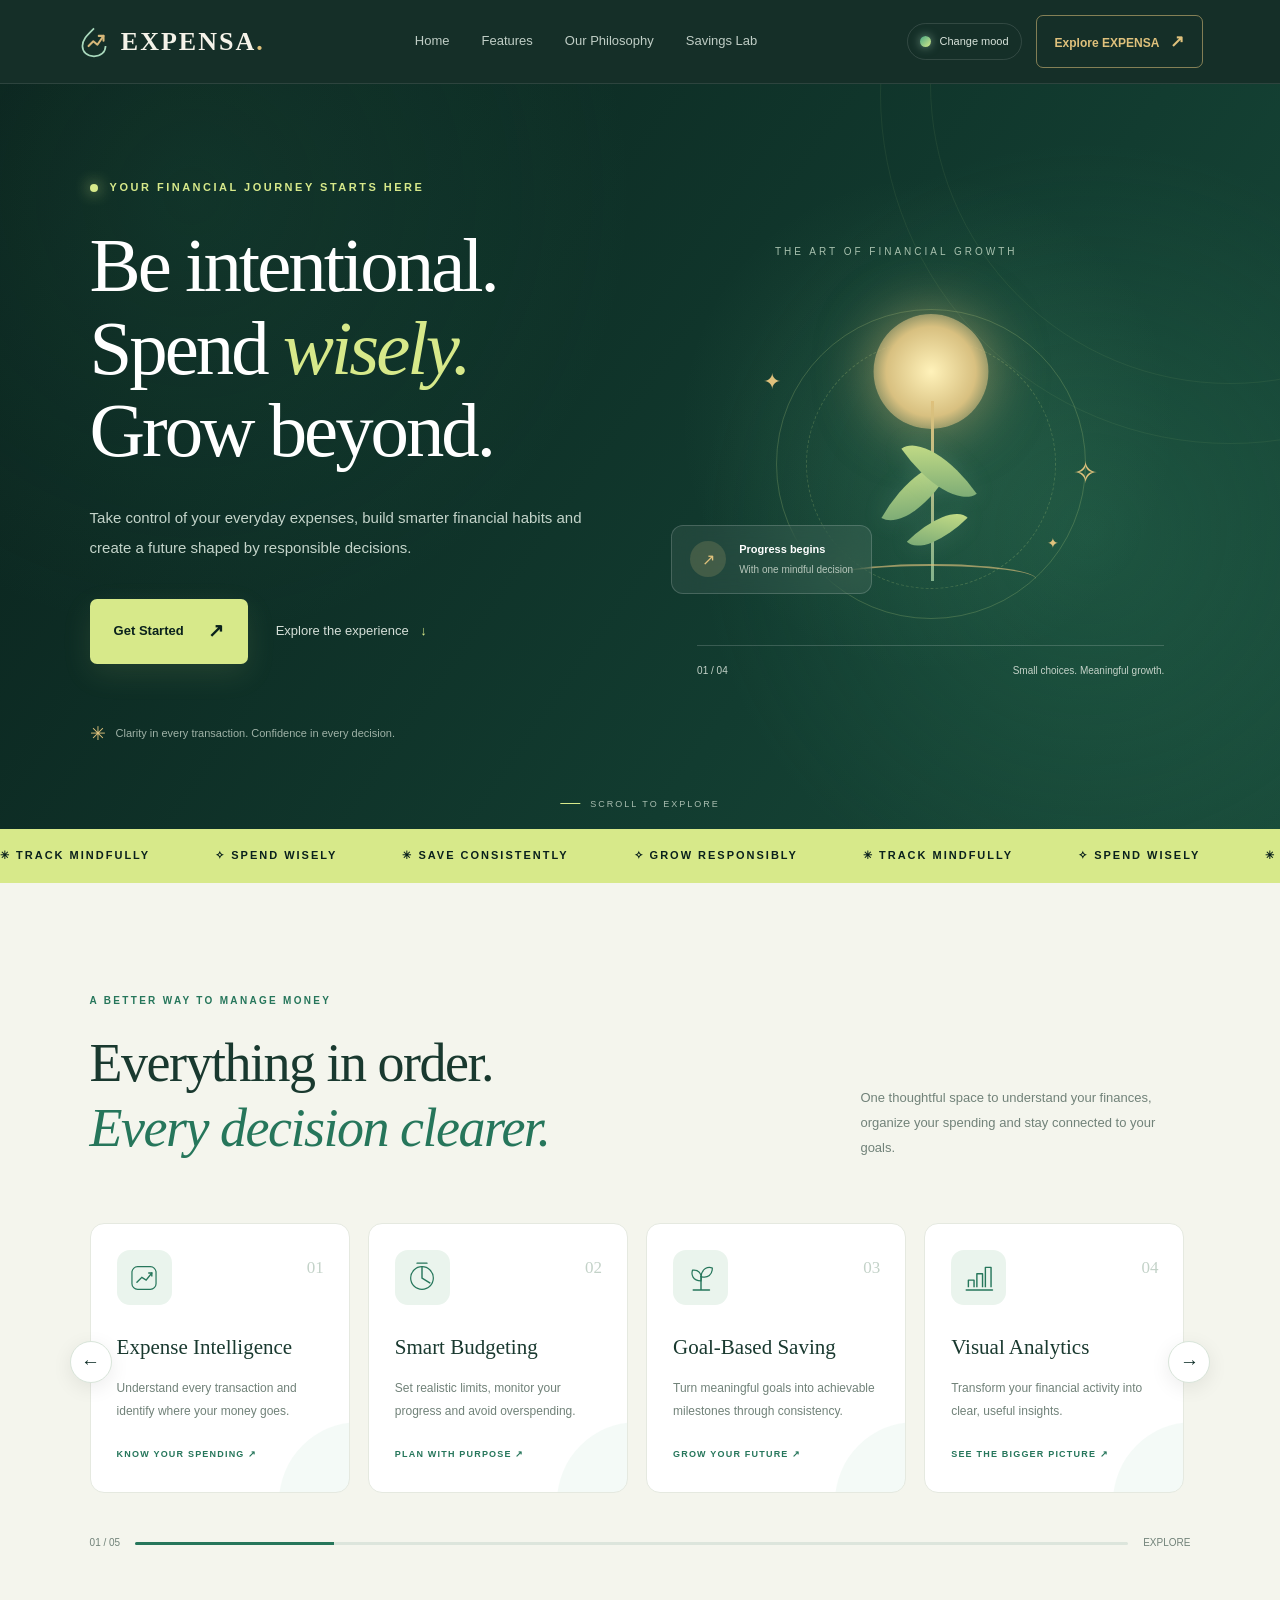
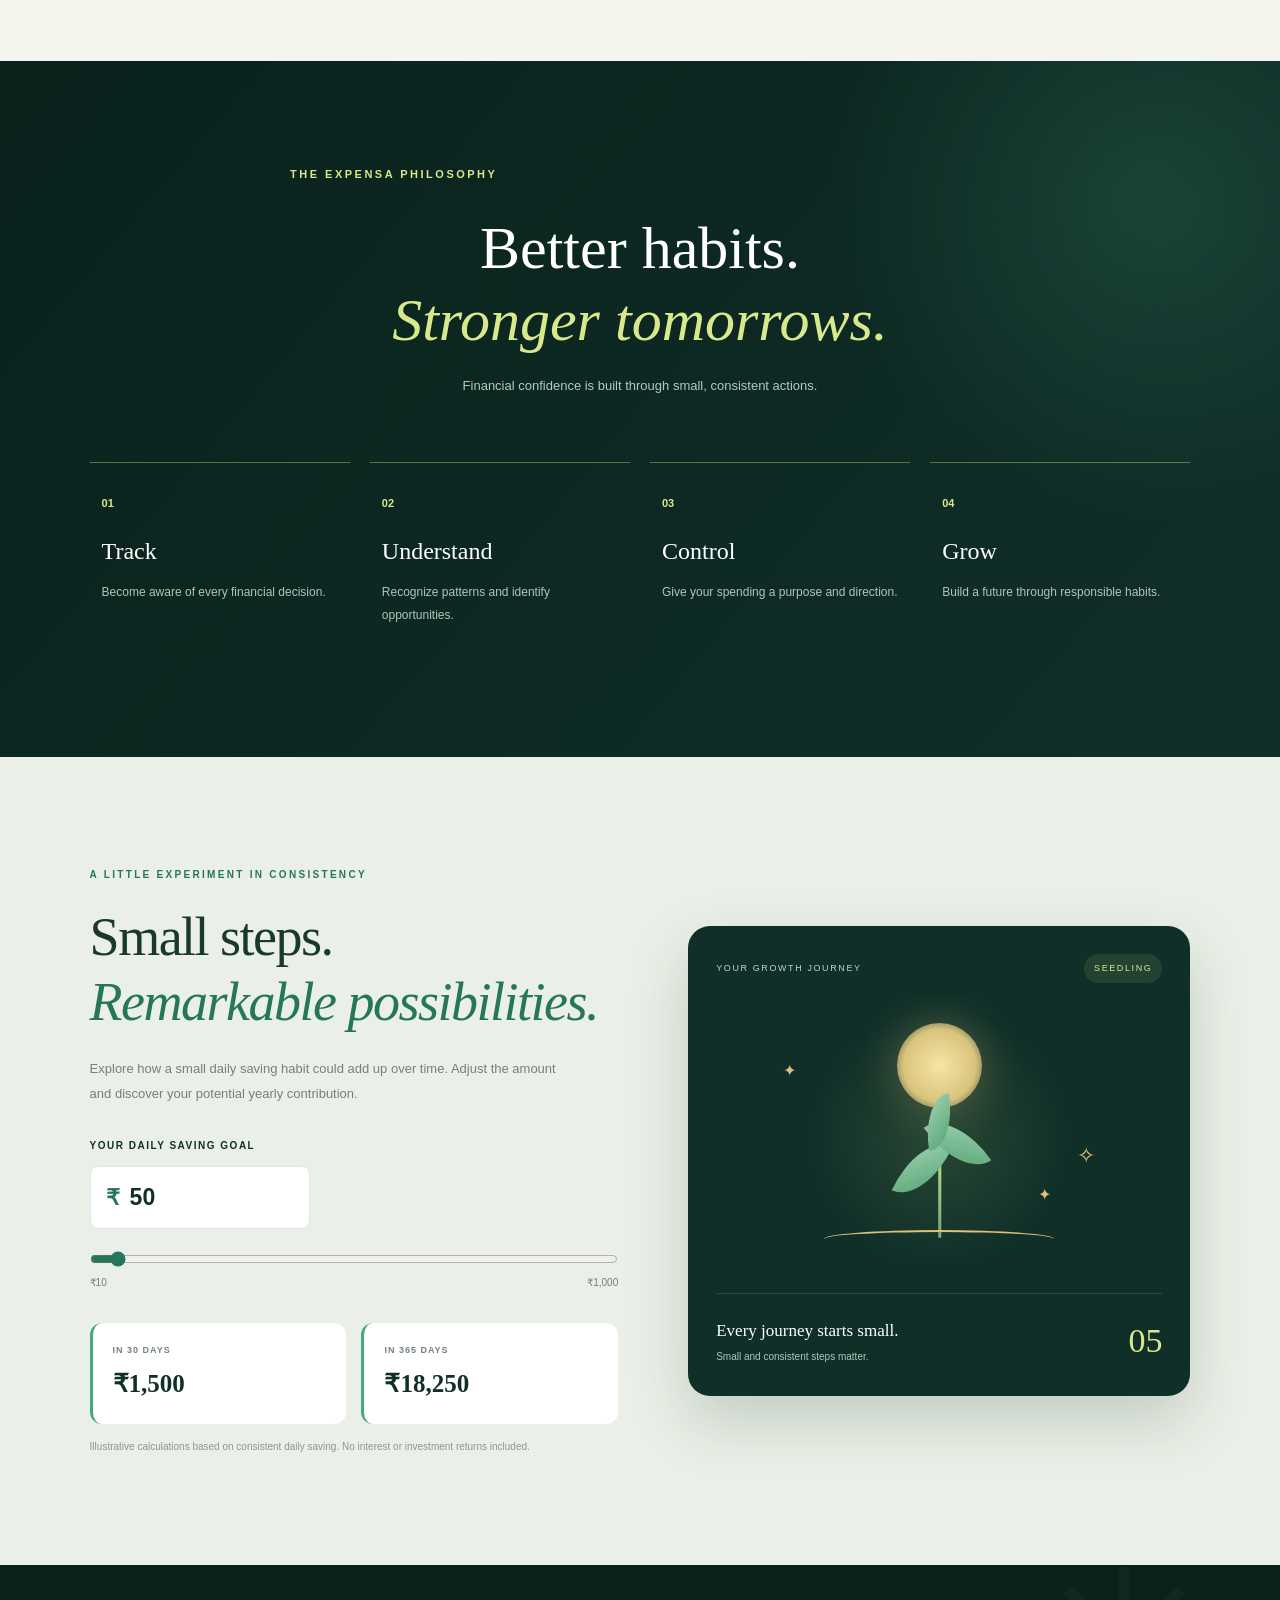
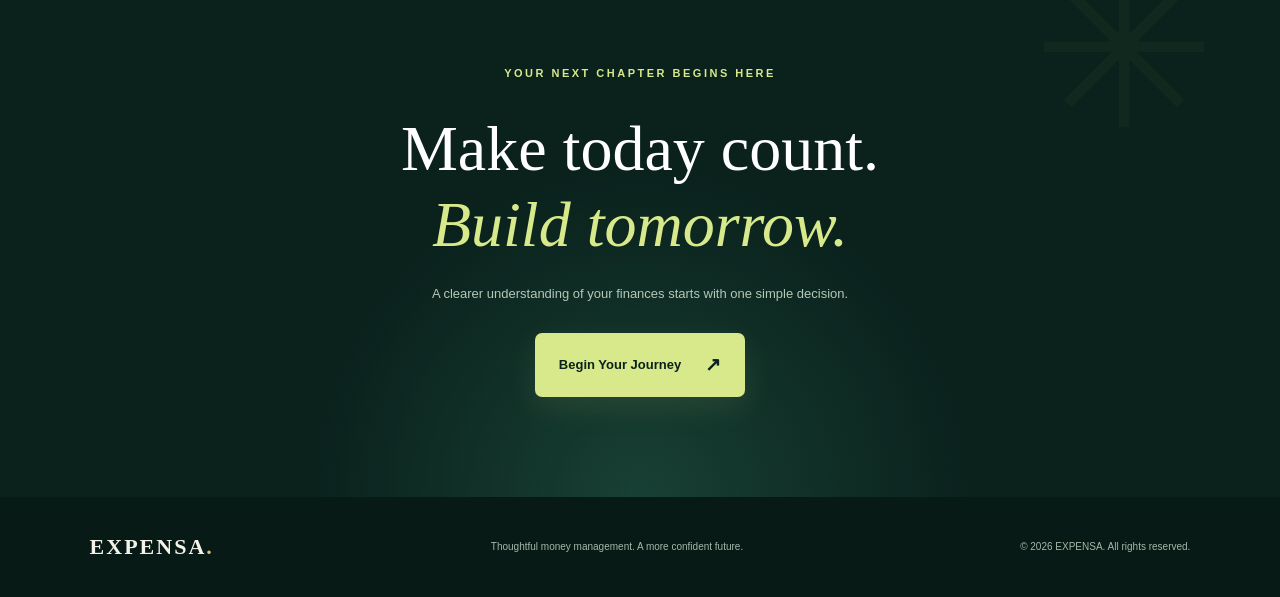
==== commit f76a9c35: "Finalize EXPENSA MVP" ====
--- a/index.html
+++ b/index.html
@@ -41,7 +41,7 @@
             <a href="#features">Features</a>
             <a href="#journey">Our Philosophy</a>
             <a href="#savings">Savings Lab</a>
-            <a href="#preview">Live Preview</a>
+           
         </nav>
 
         <div class="nav-actions">
@@ -51,9 +51,9 @@
                 <span>Change mood</span>
             </button>
 
-            <a href="#preview" class="nav-cta">
-                Explore EXPENSA <span>↗</span>
-            </a>
+            <a href="auth.html" class="nav-cta">
+    Explore EXPENSA <span>↗</span>
+</a>
         </div>
     </header>
 
@@ -86,9 +86,9 @@
                 </p>
 
                 <div class="hero-actions">
-                    <a href="#savings" class="primary-btn">
-                        Discover Your Potential <span>↗</span>
-                    </a>
+                    <a href="auth.html" class="primary-btn">
+    Get Started <span>↗</span>
+</a>
 
                     <a href="#features" class="text-link">
                         Explore the experience <span>↓</span>
@@ -444,370 +444,7 @@
             </div>
         </section>
 
-        <!-- INTERACTIVE FINANCE STUDIO -->
-        <section class="finance-studio" id="preview">
-
-            <div class="studio-heading reveal">
-                <p class="eyebrow-dark">A HANDS-ON PREVIEW</p>
-
-                <h2>
-                    Meet your money.<br>
-                    <em>Make it meaningful.</em>
-                </h2>
-
-                <p>
-                    Explore a sample EXPENSA workspace. Add a transaction,
-                    switch views and adjust your monthly budget to see
-                    how the experience responds.
-                </p>
-
-                <span class="demo-note">
-                    <span></span>
-                    INTERACTIVE DEMO · SAMPLE DATA ONLY
-                </span>
-            </div>
-
-            <div class="studio-shell reveal">
-
-                <!-- SIDEBAR -->
-                <aside class="studio-sidebar">
-
-                    <a class="studio-brand" href="#home">
-                        <span class="studio-mark">E</span>
-                        EXPENSA
-                    </a>
-
-                    <p class="studio-side-label">WORKSPACE</p>
-
-                    <button class="studio-nav active" data-view="overview">
-                        <span>◫</span> Overview
-                    </button>
-
-                    <button class="studio-nav" data-view="transactions">
-                        <span>↕</span> Transactions
-                    </button>
-
-                    <button class="studio-nav" data-view="budget">
-                        <span>◎</span> Budget planner
-                    </button>
-
-                    <div class="studio-side-bottom">
-                        <span class="side-avatar">K</span>
-                        <div>
-                            <strong>Your finance space</strong>
-                            <small>Preview mode</small>
-                        </div>
-                    </div>
-                </aside>
-
-                <!-- MAIN DASHBOARD -->
-                <div class="studio-main">
-
-                    <div class="studio-topbar">
-                        <div>
-                            <span class="studio-kicker">PERSONAL FINANCE</span>
-                            <h3 id="studioTitle">
-                                Good afternoon, Komali <span>✦</span>
-                            </h3>
-                            <p>Your money, made a little clearer.</p>
-                        </div>
-
-                        <span class="preview-pill">LIVE PREVIEW</span>
-                    </div>
-
-                    <!-- OVERVIEW -->
-                    <div class="studio-view active" id="view-overview">
-
-                        <div class="studio-metrics">
-
-                            <article class="metric-card metric-dark">
-                                <span>AVAILABLE BALANCE</span>
-                                <strong id="demoBalance">₹24,850</strong>
-                                <small>Across your sample accounts</small>
-                                <i>↗</i>
-                            </article>
-
-                            <article class="metric-card">
-                                <span>INCOME THIS MONTH</span>
-                                <strong class="positive" id="demoIncome">
-                                    ₹32,000
-                                </strong>
-                                <small>Sample monthly income</small>
-                                <i>＋</i>
-                            </article>
-
-                            <article class="metric-card">
-                                <span>SPENT THIS MONTH</span>
-                                <strong id="demoExpense">₹7,150</strong>
-                                <small>Keep your spending in view</small>
-                                <i>↘</i>
-                            </article>
-
-                        </div>
-
-                        <div class="studio-grid">
-
-                            <article class="studio-panel spending-panel">
-
-                                <div class="panel-heading">
-                                    <div>
-                                        <span class="panel-eyebrow">
-                                            SPENDING SNAPSHOT
-                                        </span>
-                                        <h4>Where it goes</h4>
-                                    </div>
-                                    <span class="panel-period">THIS MONTH</span>
-                                </div>
-
-                                <div class="spend-content">
-
-                                    <div class="donut-wrap">
-                                        <div class="demo-donut" id="demoDonut">
-                                            <div>
-                                                <strong id="donutTotal">₹7,150</strong>
-                                                <small>Total spent</small>
-                                            </div>
-                                        </div>
-                                    </div>
-
-                                    <div class="category-legend" id="categoryLegend">
-                                        <div>
-                                            <span class="legend-dot food"></span>
-                                            <span>Food</span>
-                                            <strong>₹2,400</strong>
-                                        </div>
-                                        <div>
-                                            <span class="legend-dot travel"></span>
-                                            <span>Travel</span>
-                                            <strong>₹1,850</strong>
-                                        </div>
-                                        <div>
-                                            <span class="legend-dot bills"></span>
-                                            <span>Bills</span>
-                                            <strong>₹1,500</strong>
-                                        </div>
-                                        <div>
-                                            <span class="legend-dot other"></span>
-                                            <span>Others</span>
-                                            <strong>₹1,400</strong>
-                                        </div>
-                                    </div>
-                                </div>
-                            </article>
-
-                            <article class="studio-panel budget-panel">
-
-                                <div class="panel-heading">
-                                    <div>
-                                        <span class="panel-eyebrow">
-                                            MONTHLY PLAN
-                                        </span>
-                                        <h4>Budget progress</h4>
-                                    </div>
-                                    <span class="budget-icon">⌁</span>
-                                </div>
-
-                                <div class="budget-amount-row">
-                                    <strong id="budgetSpent">₹7,150</strong>
-                                    <span>
-                                        of <b id="budgetLimitLabel">₹15,000</b>
-                                    </span>
-                                </div>
-
-                                <div class="budget-track">
-                                    <span id="budgetFill"></span>
-                                </div>
-
-                                <div class="budget-foot">
-                                    <span id="budgetPercent">48% used</span>
-                                    <span id="budgetRemaining">₹7,850 left</span>
-                                </div>
-
-                                <button class="text-action" data-jump="budget">
-                                    Adjust your budget <span>↗</span>
-                                </button>
-                            </article>
-                        </div>
-
-                        <article class="studio-panel recent-panel">
-
-                            <div class="panel-heading">
-                                <div>
-                                    <span class="panel-eyebrow">
-                                        YOUR ACTIVITY
-                                    </span>
-                                    <h4>Recent transactions</h4>
-                                </div>
-
-                                <button class="text-action" data-jump="transactions">
-                                    View all <span>↗</span>
-                                </button>
-                            </div>
-
-                            <div class="demo-transaction-list" id="demoRecent"></div>
-                        </article>
-                    </div>
-
-                    <!-- TRANSACTIONS -->
-                    <div class="studio-view" id="view-transactions">
-
-                        <div class="view-intro">
-                            <div>
-                                <span class="panel-eyebrow">
-                                    KEEP EVERY DETAIL IN ORDER
-                                </span>
-                                <h4>Transaction journal</h4>
-                                <p>
-                                    Add a sample income or expense and watch
-                                    your overview update.
-                                </p>
-                            </div>
-                        </div>
-
-                        <form class="demo-form" id="demoTransactionForm">
-
-                            <label>
-                                Transaction type
-                                <select id="demoType">
-                                    <option value="expense">Expense</option>
-                                    <option value="income">Income</option>
-                                </select>
-                            </label>
-
-                            <label>
-                                Description
-                                <input id="demoDescription" type="text"
-                                       maxlength="35"
-                                       placeholder="e.g. College lunch" required>
-                            </label>
-
-                            <label>
-                                Category
-                                <select id="demoCategory">
-                                    <option>Food</option>
-                                    <option>Travel</option>
-                                    <option>Bills</option>
-                                    <option>Shopping</option>
-                                    <option>Education</option>
-                                    <option>Salary</option>
-                                    <option>Other</option>
-                                </select>
-                            </label>
-
-                            <label>
-                                Amount (₹)
-                                <input id="demoAmount" type="number"
-                                       min="1" max="1000000" step="1"
-                                       placeholder="250" required>
-                            </label>
-
-                            <button class="studio-submit" type="submit">
-                                ＋ Add transaction
-                            </button>
-                        </form>
-
-                        <div class="demo-form-feedback" id="demoFeedback"
-                             role="status" aria-live="polite">
-                            This is a local preview. Your entries are not
-                            sent to a bank or database.
-                        </div>
-
-                        <article class="studio-panel journal-panel">
-
-                            <div class="panel-heading">
-                                <div>
-                                    <span class="panel-eyebrow">
-                                        SAMPLE ACTIVITY
-                                    </span>
-                                    <h4>All transactions</h4>
-                                </div>
-
-                                <span class="panel-period" id="transactionCount">
-                                    5 ENTRIES
-                                </span>
-                            </div>
-
-                            <div class="demo-transaction-list"
-                                 id="demoAllTransactions"></div>
-                        </article>
-                    </div>
-
-                    <!-- BUDGET PLANNER -->
-                    <div class="studio-view" id="view-budget">
-
-                        <div class="view-intro">
-                            <div>
-                                <span class="panel-eyebrow">
-                                    PLAN WITH PURPOSE
-                                </span>
-                                <h4>Your monthly budget</h4>
-                                <p>
-                                    Move the slider to set a spending limit
-                                    for this sample month.
-                                </p>
-                            </div>
-                        </div>
-
-                        <article class="studio-panel budget-lab">
-
-                            <div class="budget-lab-top">
-                                <div>
-                                    <span class="panel-eyebrow">
-                                        MONTHLY SPENDING LIMIT
-                                    </span>
-                                    <strong id="budgetLabValue">₹15,000</strong>
-                                </div>
-
-                                <span class="budget-icon large">◎</span>
-                            </div>
-
-                            <input type="range" id="budgetRange"
-                                   min="5000" max="50000"
-                                   step="500" value="15000">
-
-                            <div class="range-captions">
-                                <span>₹5,000</span>
-                                <span>₹50,000</span>
-                            </div>
-
-                            <div class="budget-lab-summary">
-                                <div>
-                                    <small>Spent so far</small>
-                                    <strong id="budgetLabSpent">₹7,150</strong>
-                                </div>
-
-                                <div>
-                                    <small>Remaining</small>
-                                    <strong id="budgetLabRemaining">₹7,850</strong>
-                                </div>
-
-                                <div>
-                                    <small>Budget used</small>
-                                    <strong id="budgetLabPercent">48%</strong>
-                                </div>
-                            </div>
-
-                            <div class="budget-track wide">
-                                <span id="budgetLabFill"></span>
-                            </div>
-
-                            <p class="budget-guidance" id="budgetGuidance">
-                                You are within your sample budget.
-                                Keep your spending intentional.
-                            </p>
-                        </article>
-                    </div>
-
-                    <div class="studio-disclaimer">
-                        Preview figures are illustrative and reset when
-                        this page is refreshed. Real personal financial
-                        records will be connected after secure account
-                        and database setup.
-                    </div>
-
-                </div>
-            </div>
-        </section>
+       
 
         <!-- FINAL CALL TO ACTION -->
         <section class="final-cta">
@@ -826,9 +463,9 @@
                 starts with one simple decision.
             </p>
 
-            <a href="#home" class="primary-btn">
-                Begin Your Journey <span>↗</span>
-            </a>
+           <a href="auth.html" class="primary-btn">
+    Begin Your Journey <span>↗</span>
+</a>
         </section>
 
     </main>
